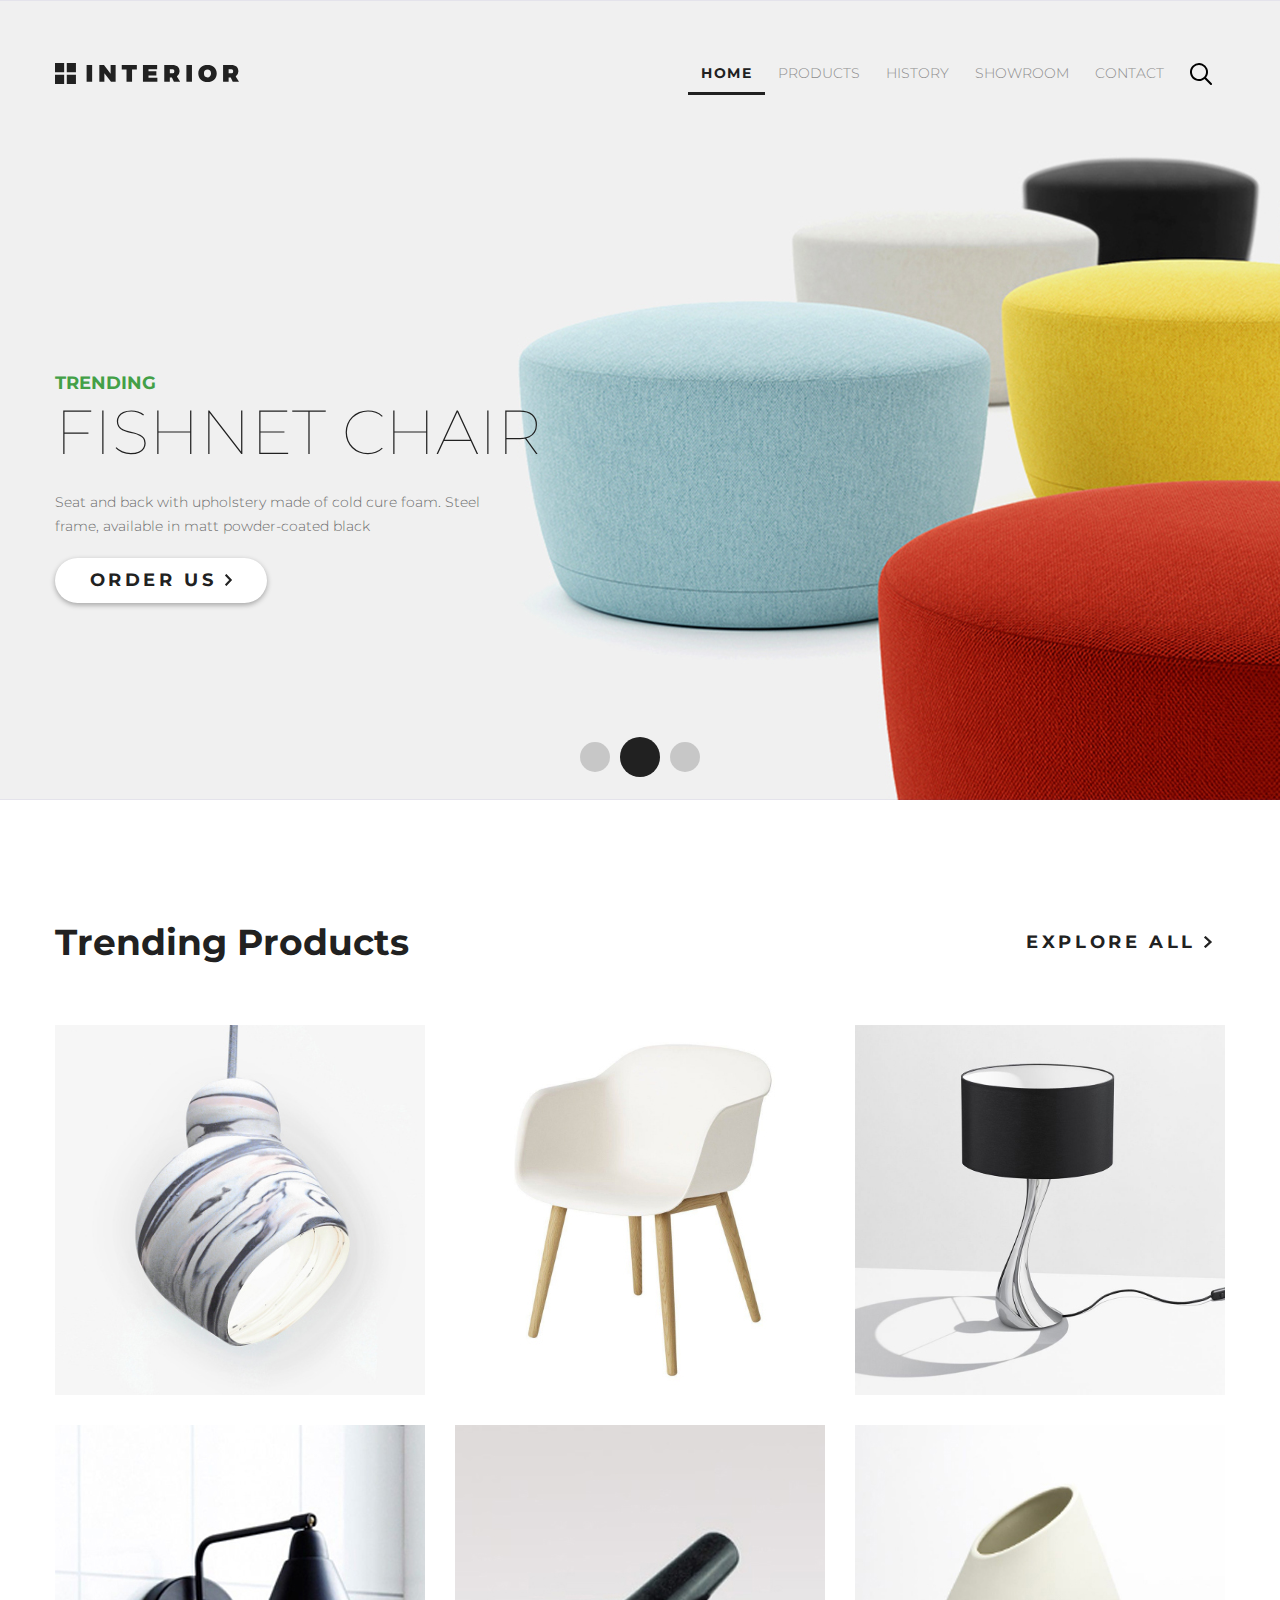
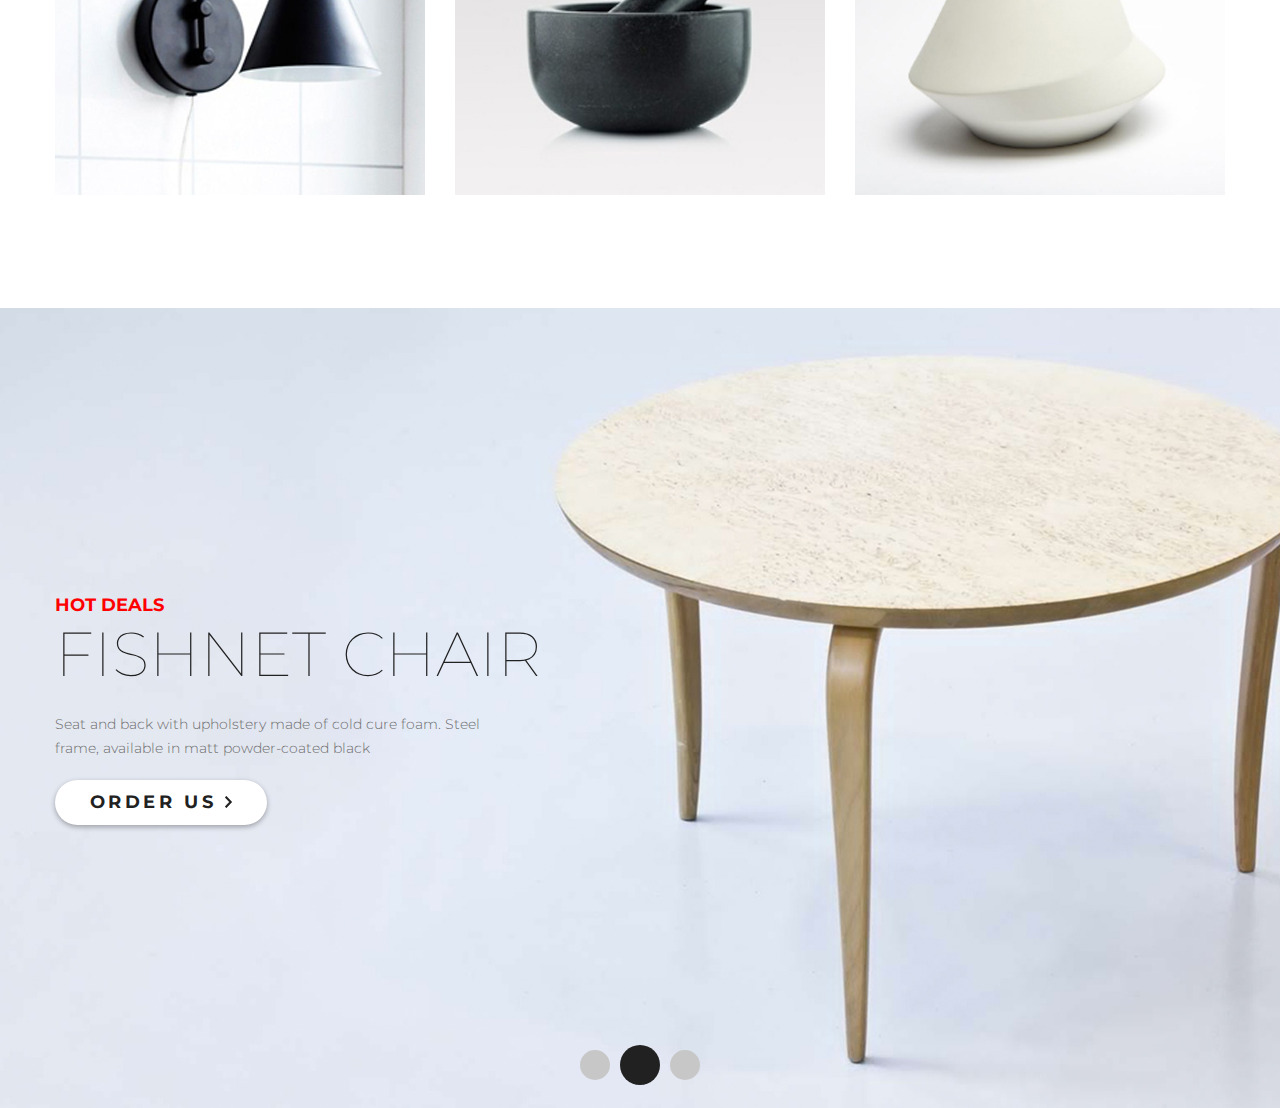
==== index.html @ 15d6ce86 "Добавлена страница 4" ====
<!DOCTYPE html>
<html lang="en">

<head>
    <meta charset="UTF-8">
    <meta http-equiv="X-UA-Compatible" content="IE=edge">
    <meta name="viewport" content="width=device-width, initial-scale=1.0">
    <link href="https://fonts.googleapis.com/css2?family=Montserrat:wght@100;300;400;700&display=swap" rel="stylesheet">
    <link rel="stylesheet" href="style.css">
    <title>Interior</title>
</head>

<body>
    <!-- Стартовая страница -->
    <div class="main">
        <div class="container">
            <div class="header">
                <a href="#">
                    <img src="img/logo.svg" alt="Logo">
                </a>

                <ul class="menu">
                    <li class="menu_list"><a href="" class="menu_link menu_link_active">HOME</a></li>
                    <li class="menu_list"><a href="" class="menu_link">PRODUCTS</a></li>
                    <li class="menu_list"><a href="" class="menu_link">HISTORY</a></li>
                    <li class="menu_list"><a href="" class="menu_link">SHOWROOM</a></li>
                    <li class="menu_list"><a href="" class="menu_link">CONTACT</a></li>

                    <li class="menu_list">
                        <a href="#" class="menu_link"><img src="img/search.svg" alt="Search">
                        </a>
                    </li>
                </ul>
            </div>

            <div class="main_content">
                <p class="main_trending">TRENDING</p>
                <h2 class="main_h2">Fishnet Chair</h2>
                <p class="main_text">Seat and back with upholstery made of cold cure foam. Steel frame, available in
                    matt powder-coated black
                </p>
                <a href="#" class="main_button">Order Us <img src="img/arrow.svg" alt=""></a>
            </div>

            <div class="main_pagination">
                <a href="" class="main_circle"></a><a href="" class="main_circle main_circle_active"></a><a href=""
                    class="main_circle"></a>
            </div>
        </div>
    </div>

    <!-- Страница Trending products -->
    <div class="page4">
        <div class="container">
            <div class="page4_title">
                <h1 class="title_h1">Trending Products</h1>
                <a href="#" class="explore_button">Explore all <img src="img/arrow.svg" alt=""></a>
            </div>

            <div class="page4_content">
                <img src="img/product1.jpg" alt="Product 1" class="page4_product">
                <img src="img/product2.jpg" alt="Product 2" class="page4_product">
                <img src="img/product3.jpg" alt="Product 3" class="page4_product">
                <img src="img/product4.jpg" alt="Product 4" class="page4_product">
                <img src="img/product5.jpg" alt="Product 5" class="page4_product">
                <img src="img/product6.jpg" alt="Product 6" class="page4_product">
            </div>
        </div>
    </div>

    <!-- Страница Hot deals -->
    <div class="page5">
        <div class="container">

            <div class="page5_content">
                <p class="main_trending hot_deals">hot deals</p>
                <h2 class="main_h2">Fishnet Chair</h2>
                <p class="main_text">Seat and back with upholstery made of cold cure foam. Steel frame, available in
                    matt powder-coated black
                </p>
                <a href="" class="main_button">Order Us <img src="img/arrow.svg" alt=""></a>
            </div>

            <div class="main_pagination">
                <a href="" class="main_circle"></a><a href="" class="main_circle main_circle_active"></a><a href=""
                    class="main_circle"></a>
            </div>
        </div>
    </div>

</body>

</html>
---- style.css ----
* {
    margin: 0;
    padding: 0;
}

body {
    font-family: "Montserrat";
}

.container {
    width: 1170px;
    margin: 0 auto;
}

.main {
    height: 800px;
    background: url(img/slider-img.jpg) no-repeat center center;
    position: relative;
}

.header {
    display: flex;
    justify-content: space-between;
    padding-top: 63px;
}

.menu {
    display: flex;
    justify-content: space-between;
}

.menu_list {
    list-style-type: none;
}

.menu_link {
    font-size: 14px;
    color: #8c8c8c;
    font-weight: 300;
    text-transform: uppercase;
    text-decoration: none;
    padding: 10px 13px;
}

.menu_link:hover {
    color: #212121;
}

.menu_link_active {
    color: #212121;
    font-weight: 700;
    letter-spacing: 1.4px;
    border-bottom: 3px solid #212121;
}

.main_content {
    margin-top: 283px;
}

.main_trending {
    font-size: 18px;
    color: #43a047;
    font-weight: 700;
    text-transform: uppercase;
}

.main_h2 {
    font-size: 62px;
    color: #212121;
    font-weight: 100;
    text-transform: uppercase;
}

.main_text {
    width: 458px;
    font-size: 14px;
    color: rgb(108, 108, 108);
    font-weight: 300;
    margin-top: 20px;
    margin-bottom: 20px;
    line-height: 24px;
}

.main_button, .explore_button {
    font-size: 18px;
    color: #212121;
    font-weight: 700;
    text-transform: uppercase;
    width: 212px;
    height: 45px;
    line-height: 45px;
    text-align: center;
    display: inline-block;
    text-decoration: none;
    letter-spacing: 3.6px;
}

.main_button {
    background-color: rgb(255, 255, 255);
    box-shadow: 0px 2px 4.85px 0.15px rgba(33, 33, 33, 0.35);
    border-radius: 23px;
}

.main_pagination {
    position: absolute;
    width: 1170px;
    bottom: 19px;
    text-align: center;
}

.main_circle {
    width: 30px;
    height: 30px;
    display: inline-block;
    background-color: #c7c7c7;
    border-radius: 50%;
    margin: 5px;
}

.main_circle_active {
    width: 40px;
    height: 40px;
    background-color: #212121;
    margin-bottom: 0;
}

.main_circle:hover {
    background-color: #212121;
}

/* Стили страницы 4 (Trending products) */
.page4 {
    height: 1108px;
}

.page4_title {
    padding-top: 120px;
    padding-bottom: 60px;
    display: flex;
    justify-content: space-between;
}

.title_h1 {
    font-size: 36px;
    color: #212121;
    font-weight: bold;
}

.page4_content {
    display: flex;
    justify-content: space-between;
    flex-wrap: wrap;
}

.page4_product {
    margin-bottom: 30px;
}

/* Стили страницы 5 (Hot deals) */
.page5 {
    height: 800px;
    background: url(img/slider.jpg) no-repeat center center;
    position: relative;
}

.hot_deals {
    color: red;
}

.page5_content {
    padding-top: 286px;
}
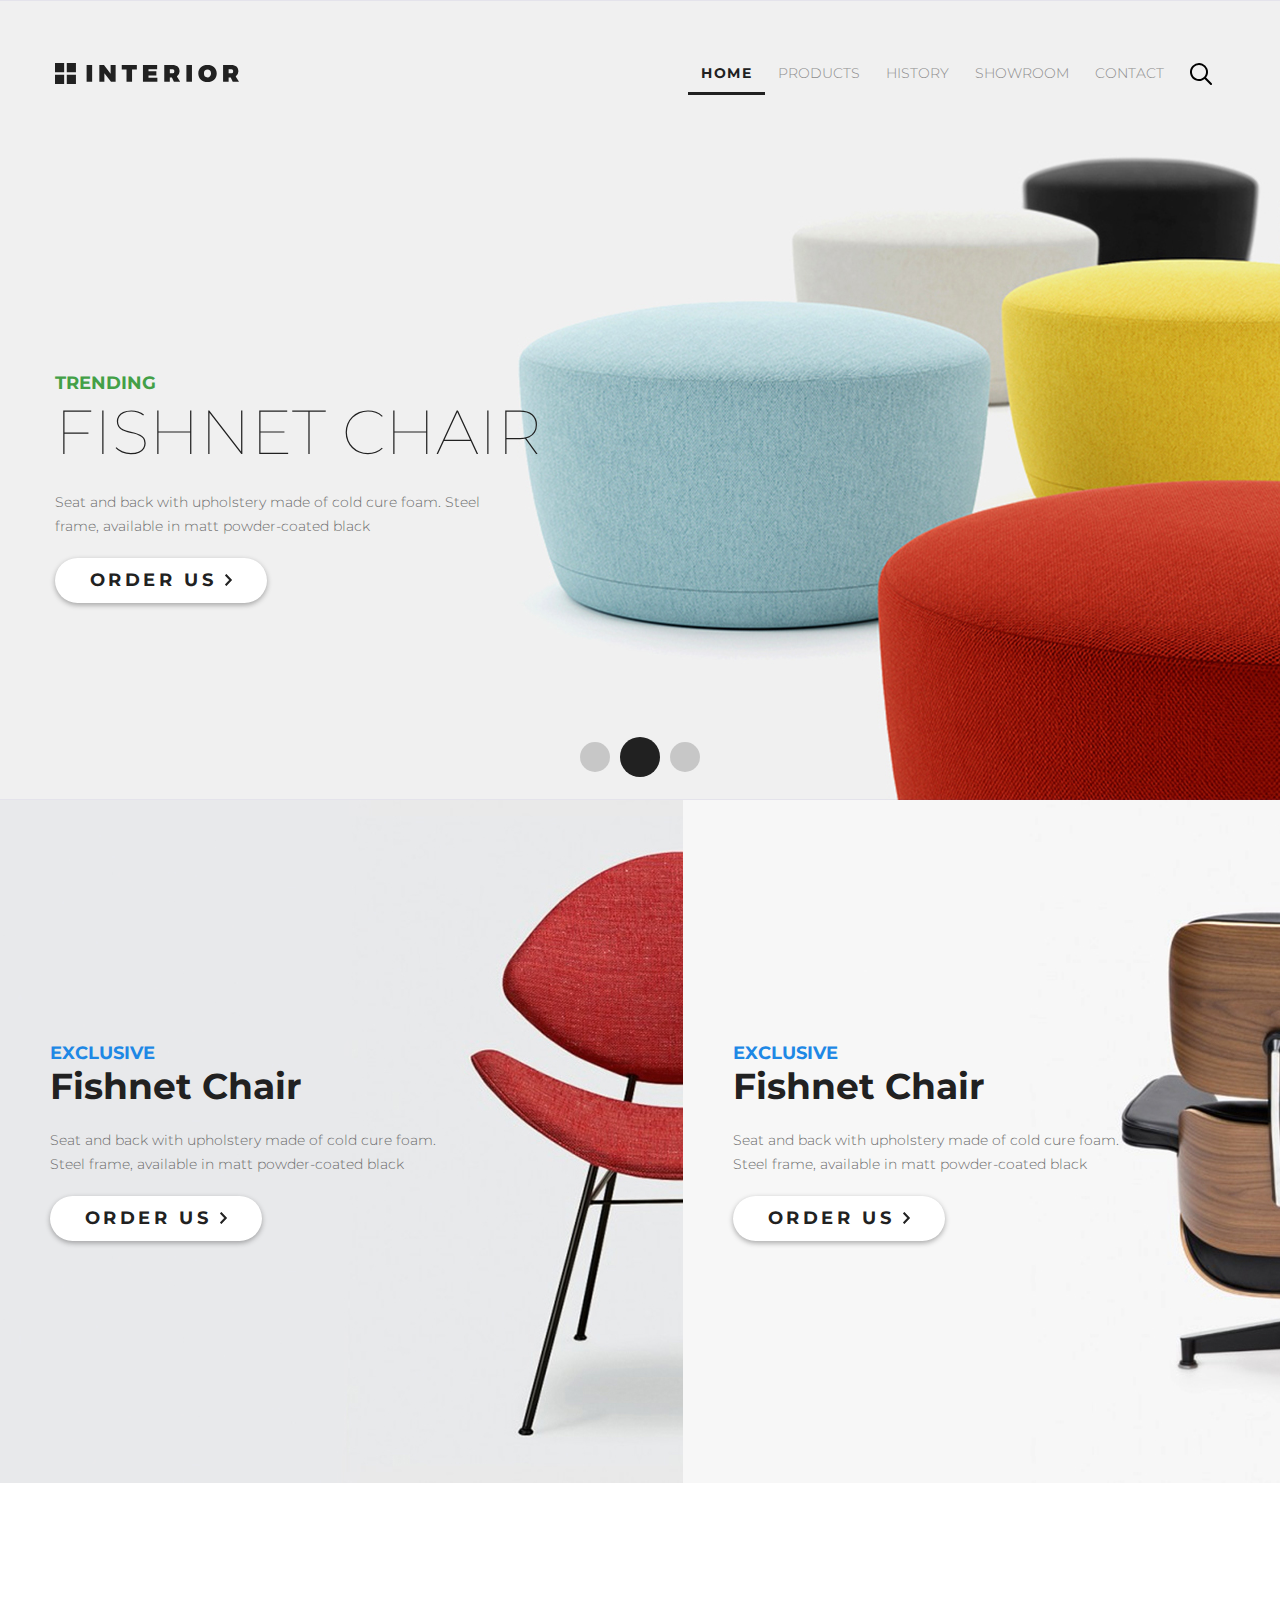
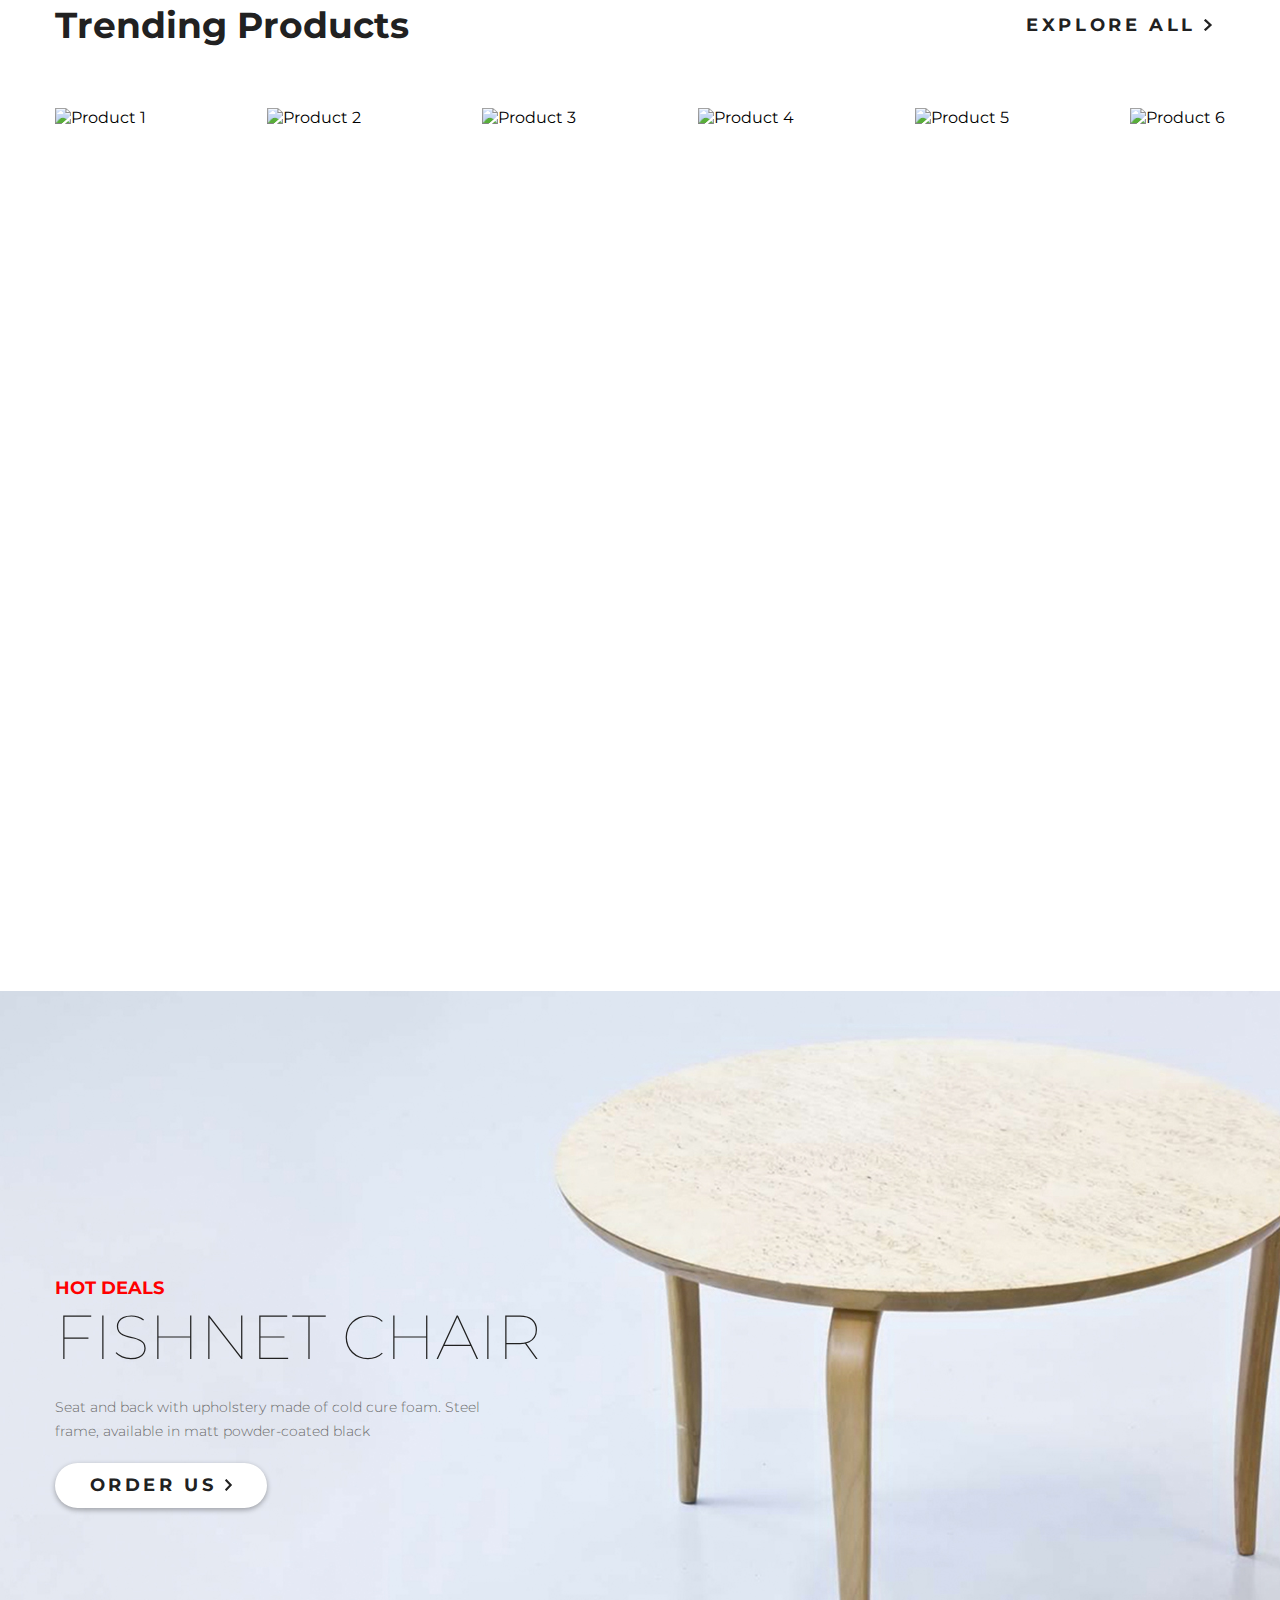
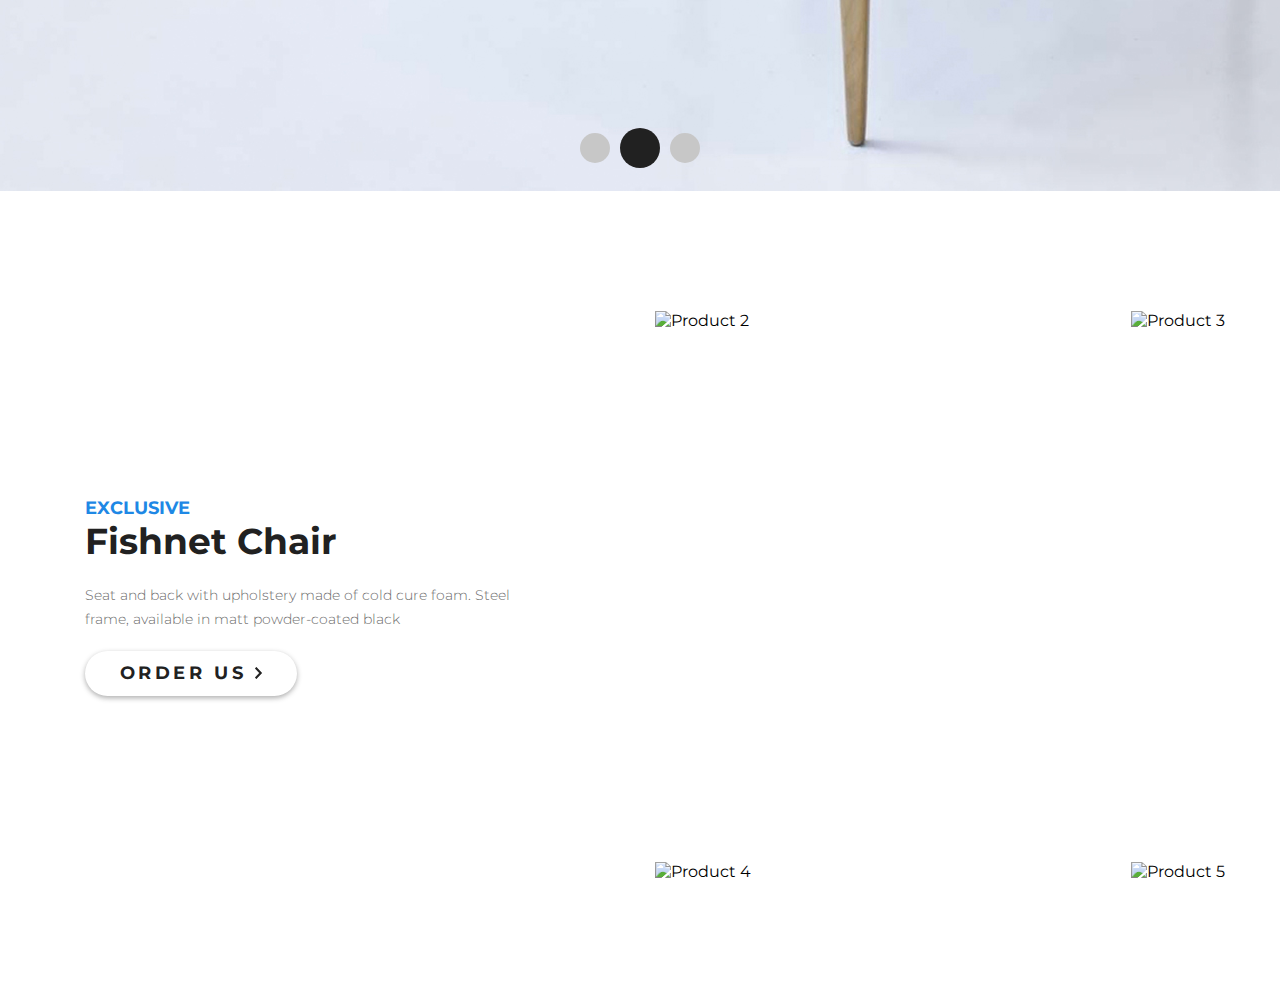
==== commit c47b7a91: "Добавлена страница 3" ====
--- a/index.html
+++ b/index.html
@@ -39,7 +39,7 @@
                 <p class="main_text">Seat and back with upholstery made of cold cure foam. Steel frame, available in
                     matt powder-coated black
                 </p>
-                <a href="#" class="main_button">Order Us <img src="img/arrow.svg" alt=""></a>
+                <a href="#" class="main_button">Order Us <img src="img/arrow.svg" alt="Arrow"></a>
             </div>
 
             <div class="main_pagination">
@@ -49,38 +49,68 @@
         </div>
     </div>
 
+    <!-- Страница 3 -->
+    <div class="page3">
+        <div class="container">
+            <div class="page3_left">
+                <div class="page3_left_content">
+                    <p class="main_trending">exclusive</p>
+                    <h2 class="main_h2">Fishnet Chair</h2>
+                    <p class="main_text">Seat and back with upholstery made of cold cure foam. <br> Steel frame,
+                        available
+                        in matt powder-coated black</p>
+                    <a href="#" class="main_button">Order Us <img src="img/arrow.svg" alt="Arrow"></a>
+                </div>
+
+            </div>
+
+            <div class="page3_right">
+                <div class="page3_right_content">
+                    <p class="main_trending">exclusive</p>
+                    <h2 class="main_h2">Fishnet Chair</h2>
+                    <p class="main_text">Seat and back with upholstery made of cold cure foam. <br> Steel frame,
+                        available
+                        in matt powder-coated black</p>
+                    <a href="#" class="main_button">Order Us <img src="img/arrow.svg" alt="Arrow"></a>
+                </div>
+            </div>
+        </div>
+    </div>
+
     <!-- Страница Trending products -->
     <div class="page4">
         <div class="container">
             <div class="page4_title">
                 <h1 class="title_h1">Trending Products</h1>
-                <a href="#" class="explore_button">Explore all <img src="img/arrow.svg" alt=""></a>
+                <a href="#" class="explore_button">Explore all <img src="img/arrow.svg" alt="Arrow"></a>
             </div>
 
             <div class="page4_content">
-                <img src="img/product1.jpg" alt="Product 1" class="page4_product">
-                <img src="img/product2.jpg" alt="Product 2" class="page4_product">
-                <img src="img/product3.jpg" alt="Product 3" class="page4_product">
-                <img src="img/product4.jpg" alt="Product 4" class="page4_product">
-                <img src="img/product5.jpg" alt="Product 5" class="page4_product">
-                <img src="img/product6.jpg" alt="Product 6" class="page4_product">
+                <img src="img/product4-1.jpg" alt="Product 1" class="page4_product">
+                <img src="img/product4-2.jpg" alt="Product 2" class="page4_product">
+                <img src="img/product4-3.jpg" alt="Product 3" class="page4_product">
+                <img src="img/product4-4.jpg" alt="Product 4" class="page4_product">
+                <img src="img/product4-5.jpg" alt="Product 5" class="page4_product">
+                <img src="img/product4-6.jpg" alt="Product 6" class="page4_product">
             </div>
         </div>
     </div>
 
-    <!-- Страница Hot deals -->
+    <!-- Страница 5 - Hot deals -->
     <div class="page5">
         <div class="container">
 
+            <!-- Контент -->
             <div class="page5_content">
-                <p class="main_trending hot_deals">hot deals</p>
+                <p class="main_trending">hot deals</p>
                 <h2 class="main_h2">Fishnet Chair</h2>
                 <p class="main_text">Seat and back with upholstery made of cold cure foam. Steel frame, available in
                     matt powder-coated black
                 </p>
-                <a href="" class="main_button">Order Us <img src="img/arrow.svg" alt=""></a>
+                <a href="#" class="main_button">Order Us <img src="img/arrow.svg" alt="Arrow"></a>
             </div>
 
+            <!-- Пагинация -->
             <div class="main_pagination">
                 <a href="" class="main_circle"></a><a href="" class="main_circle main_circle_active"></a><a href=""
                     class="main_circle"></a>
@@ -88,6 +118,43 @@
         </div>
     </div>
 
+    <!-- Страница 6 -->
+    <div class="page6">
+        <div class="container">
+            <!-- Контент -->
+            <div class="page6_content">
+
+                <!-- Картинка слева -->
+                <div class="img_left">
+                    <!-- Текст с кнопкой -->
+                    <div class="img_left_content">
+                        <p class="main_trending">exclusive</p>
+                        <h2 class="main_h2">Fishnet Chair</h2>
+                        <p class="main_text">Seat and back with upholstery made of cold cure foam. Steel frame,
+                            available in
+                            matt powder-coated black
+                        </p>
+                        <a href="#" class="main_button">Order Us <img src="img/arrow.svg" alt="Arrow"></a>
+                    </div>
+                </div>
+
+                <!-- Картинки справа -->
+                <div class="imgs_right">
+                    <div class="imgs_right_line1">
+                        <img src="img/product-2-sm.jpg" alt="Product 2">
+                        <img src="img/product-3-sm.jpg" alt="Product 3">
+                    </div>
+
+                    <div class="imgs_right_line2">
+                        <img src="img/product-4-sm.jpg" alt="Product 4">
+                        <img src="img/product-5-sm.jpg" alt="Product 5">
+                    </div>
+                </div>
+
+            </div>
+        </div>
+    </div>
+
 </body>
 
 </html>--- a/style.css
+++ b/style.css
@@ -128,6 +128,32 @@
     background-color: #212121;
 }
 
+/* Стили страницы 3 */
+.page3 {
+    height: 683px;
+}
+
+.page3_left, .page3_right {
+    width: 683px;
+    height: 683px;
+    padding-left: 50px;
+    display: flex;
+    align-items: center;
+}
+
+.page3_left {
+    background: url(img/promo-img1.jpg) no-repeat;
+}
+
+.page3_right {
+    background: url(img/promo-img.jpg) no-repeat;
+}
+
+.page3 .container {
+    width: 1366px;
+    display: flex;
+}
+
 /* Стили страницы 4 (Trending products) */
 .page4 {
     height: 1108px;
@@ -163,10 +189,60 @@
     position: relative;
 }
 
-.hot_deals {
+.page5_content .main_trending {
     color: red;
 }
 
 .page5_content {
     padding-top: 286px;
 }
+
+/* Стили страницы 6 */
+.page6 {
+    height: 810px;
+}
+
+.page6_content {
+    width: 1170px;
+    display: flex;
+    justify-content: space-between;
+    padding-top: 120px;
+}
+
+.imgs_right {
+    height: 570px;
+    display: flex;
+    flex-direction: column;
+    justify-content: space-between;
+}
+
+.imgs_right_line1, .imgs_right_line2 {
+    width: 570px;
+    display: flex;
+    justify-content: space-between;
+}
+
+.img_left {
+    background: url(img/product-1-lg.jpg) no-repeat;
+    width: 570px;
+    height: 570px;
+    padding-left: 30px;
+    display: flex;
+    align-items: center;
+}
+
+.img_left_content .main_trending,
+.page3_left .main_trending,
+.page3_right .main_trending
+{
+    color: #1e88e5;
+}
+
+.img_left_content .main_h2,
+.page3_left .main_h2,
+.page3_right .main_h2
+{
+    font-weight: bold;
+    font-size: 36px;
+    text-transform: capitalize;
+}
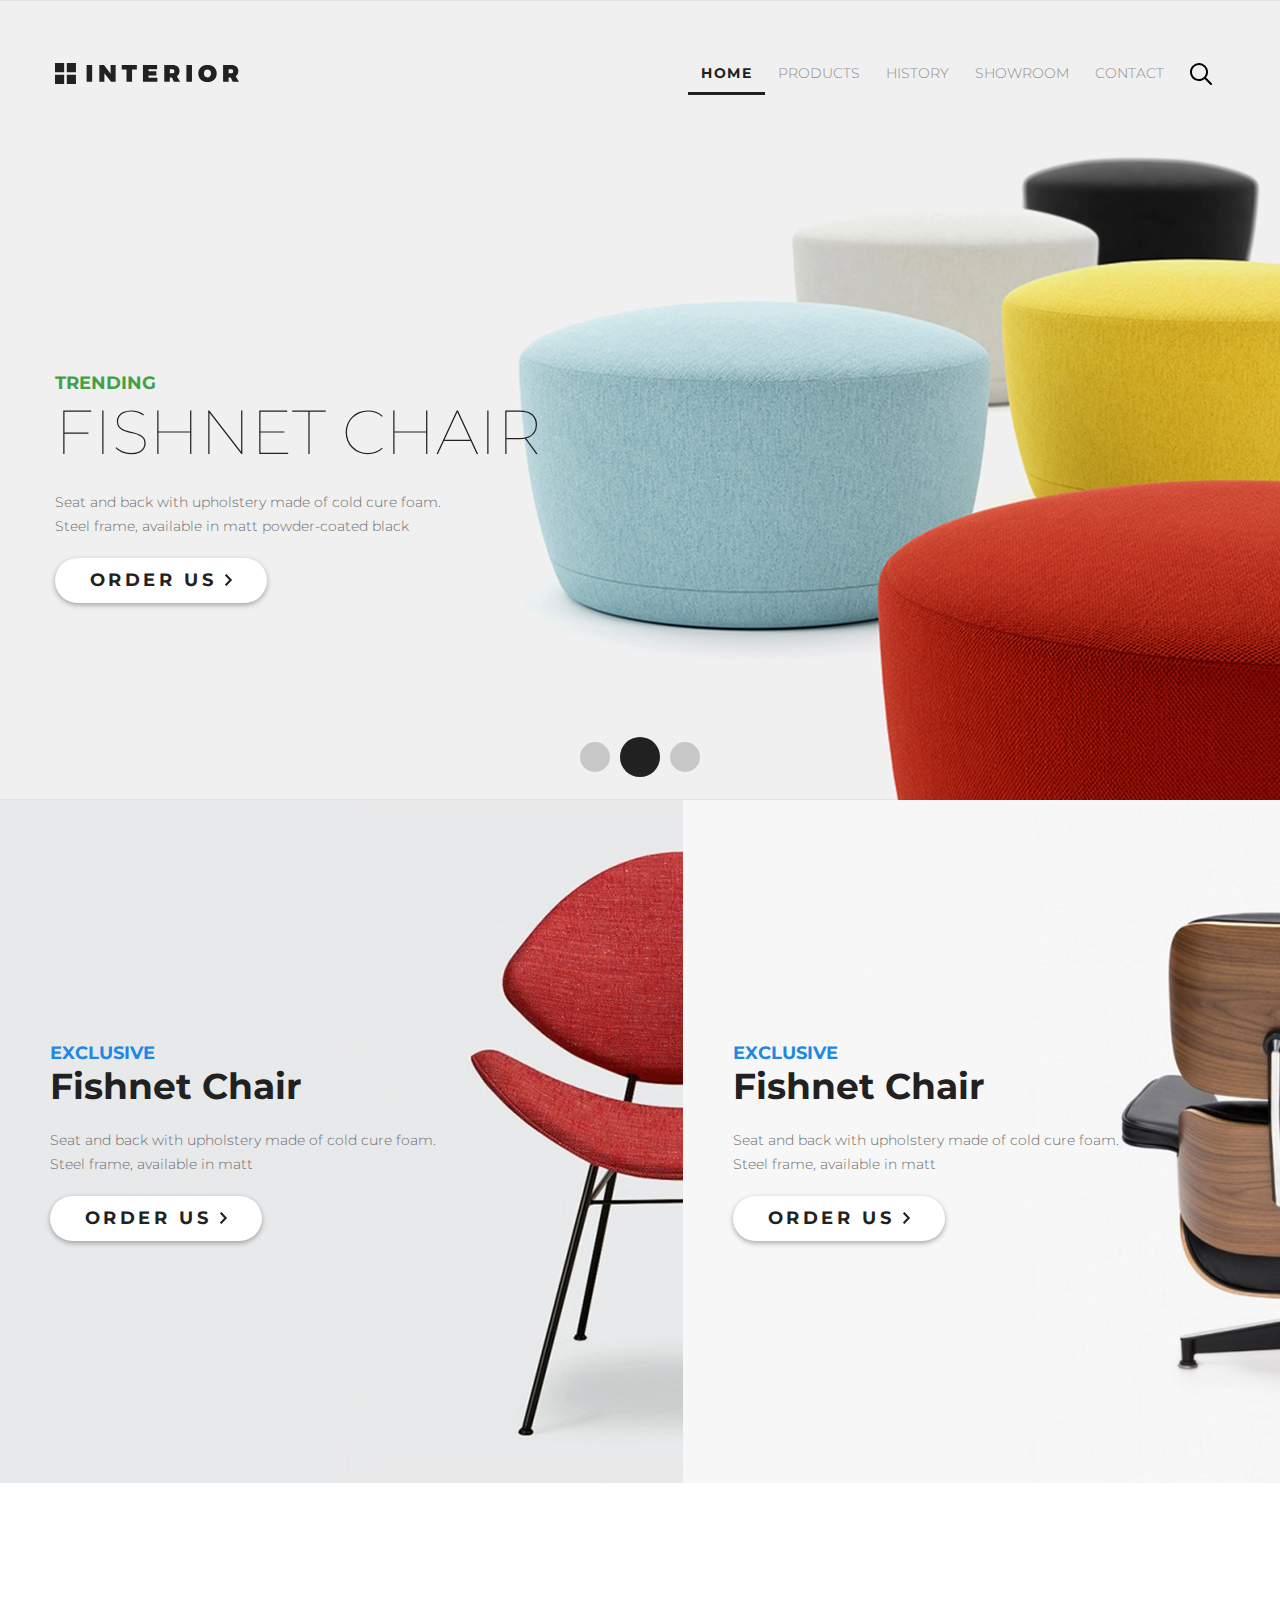
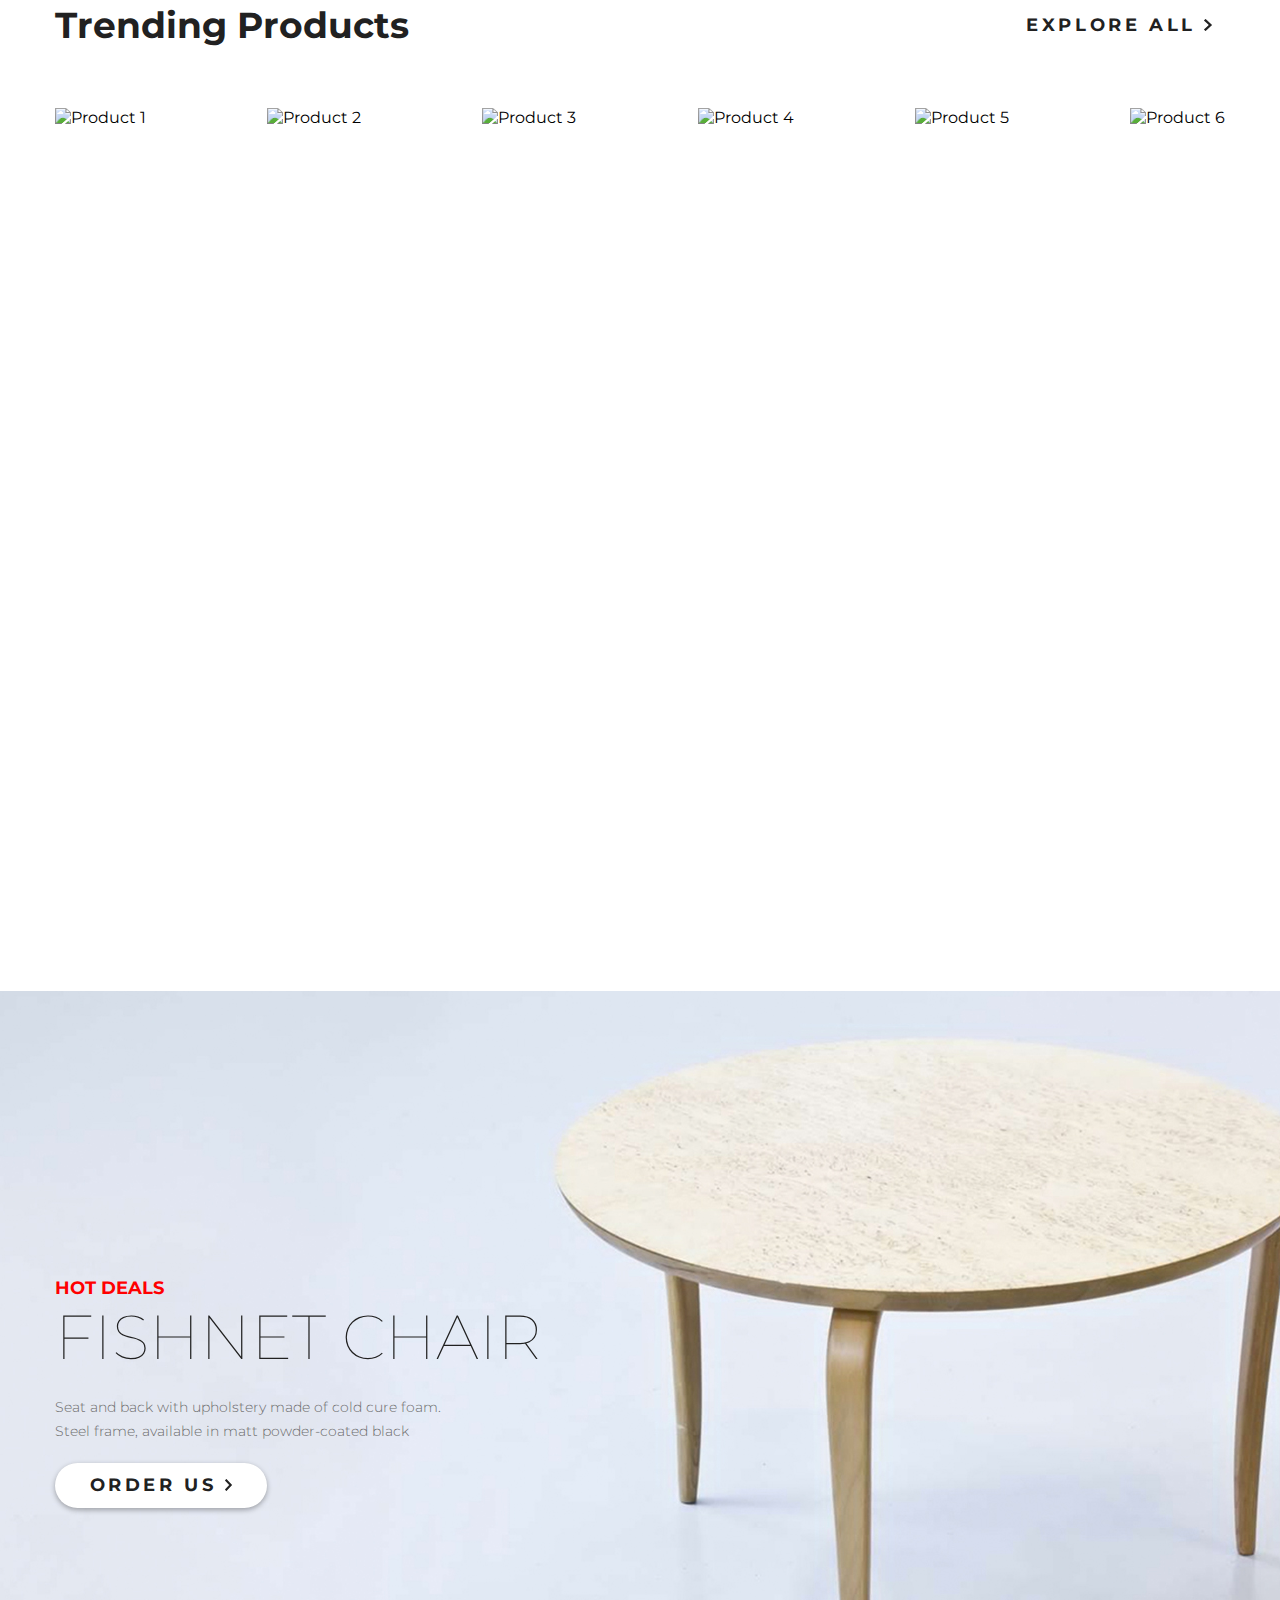
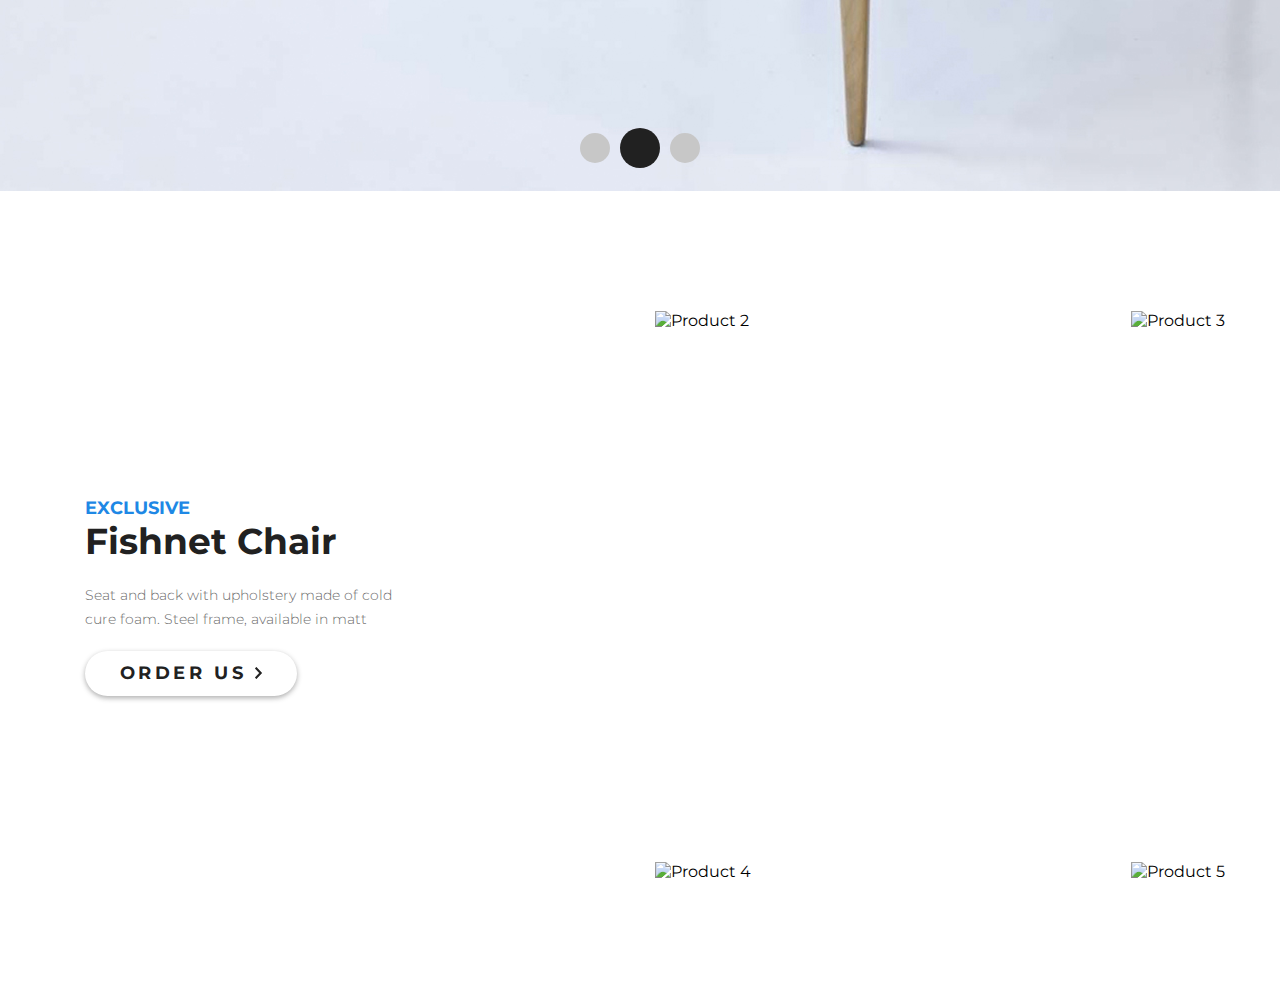
==== commit b67024a5: "Исправлены тексты" ====
--- a/index.html
+++ b/index.html
@@ -56,9 +56,8 @@
                 <div class="page3_left_content">
                     <p class="main_trending">exclusive</p>
                     <h2 class="main_h2">Fishnet Chair</h2>
-                    <p class="main_text">Seat and back with upholstery made of cold cure foam. <br> Steel frame,
-                        available
-                        in matt powder-coated black</p>
+                    <p class="main_text">Seat and back with upholstery made of cold cure foam. Steel frame,
+                        available in matt</p>
                     <a href="#" class="main_button">Order Us <img src="img/arrow.svg" alt="Arrow"></a>
                 </div>
 
@@ -68,9 +67,8 @@
                 <div class="page3_right_content">
                     <p class="main_trending">exclusive</p>
                     <h2 class="main_h2">Fishnet Chair</h2>
-                    <p class="main_text">Seat and back with upholstery made of cold cure foam. <br> Steel frame,
-                        available
-                        in matt powder-coated black</p>
+                    <p class="main_text">Seat and back with upholstery made of cold cure foam. Steel frame,
+                        available in matt</p>
                     <a href="#" class="main_button">Order Us <img src="img/arrow.svg" alt="Arrow"></a>
                 </div>
             </div>
@@ -131,8 +129,7 @@
                         <p class="main_trending">exclusive</p>
                         <h2 class="main_h2">Fishnet Chair</h2>
                         <p class="main_text">Seat and back with upholstery made of cold cure foam. Steel frame,
-                            available in
-                            matt powder-coated black
+                            available in matt
                         </p>
                         <a href="#" class="main_button">Order Us <img src="img/arrow.svg" alt="Arrow"></a>
                     </div>
--- a/style.css
+++ b/style.css
@@ -141,6 +141,11 @@
     align-items: center;
 }
 
+.page3_left_content .main_text,
+.page3_right_content, .main_text {
+    width: 400px;
+}
+
 .page3_left {
     background: url(img/promo-img1.jpg) no-repeat;
 }
@@ -229,6 +234,10 @@
     padding-left: 30px;
     display: flex;
     align-items: center;
+}
+
+.img_left .main_text {
+    width: 340px;
 }
 
 .img_left_content .main_trending,
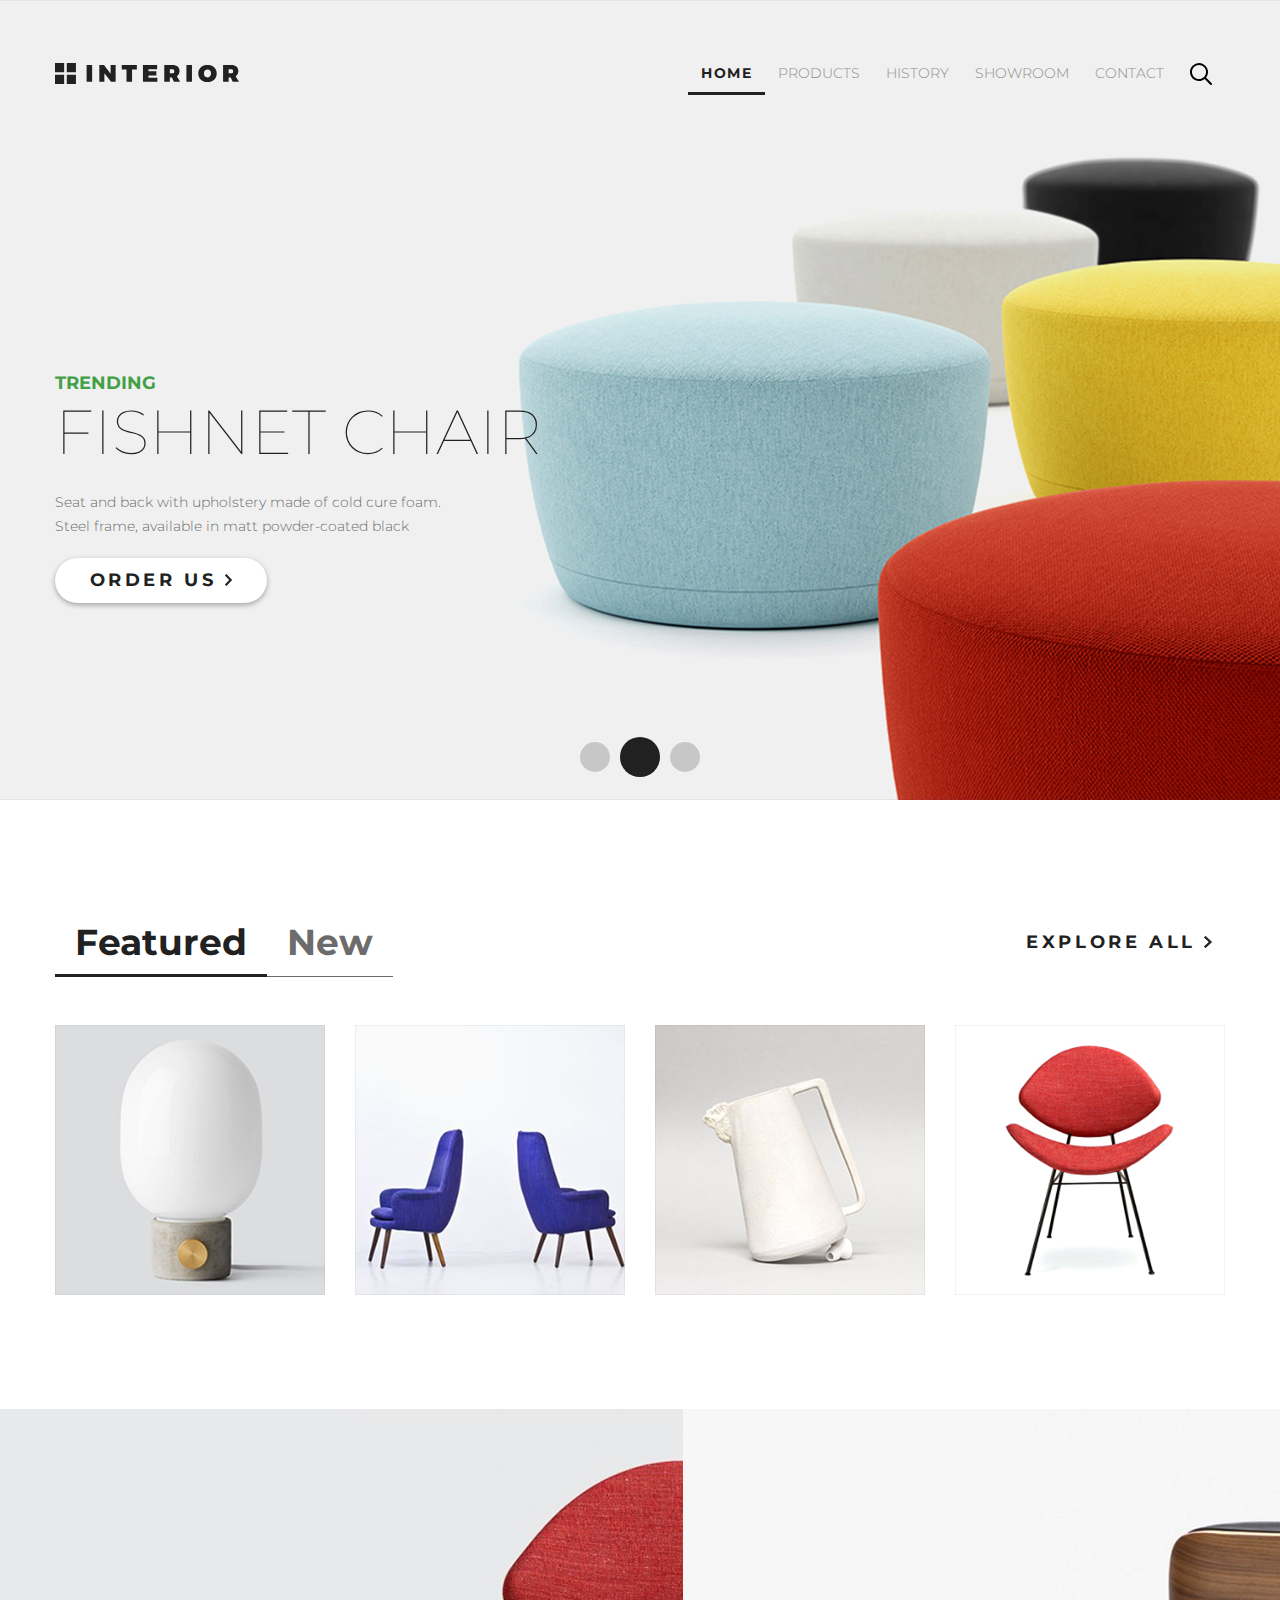
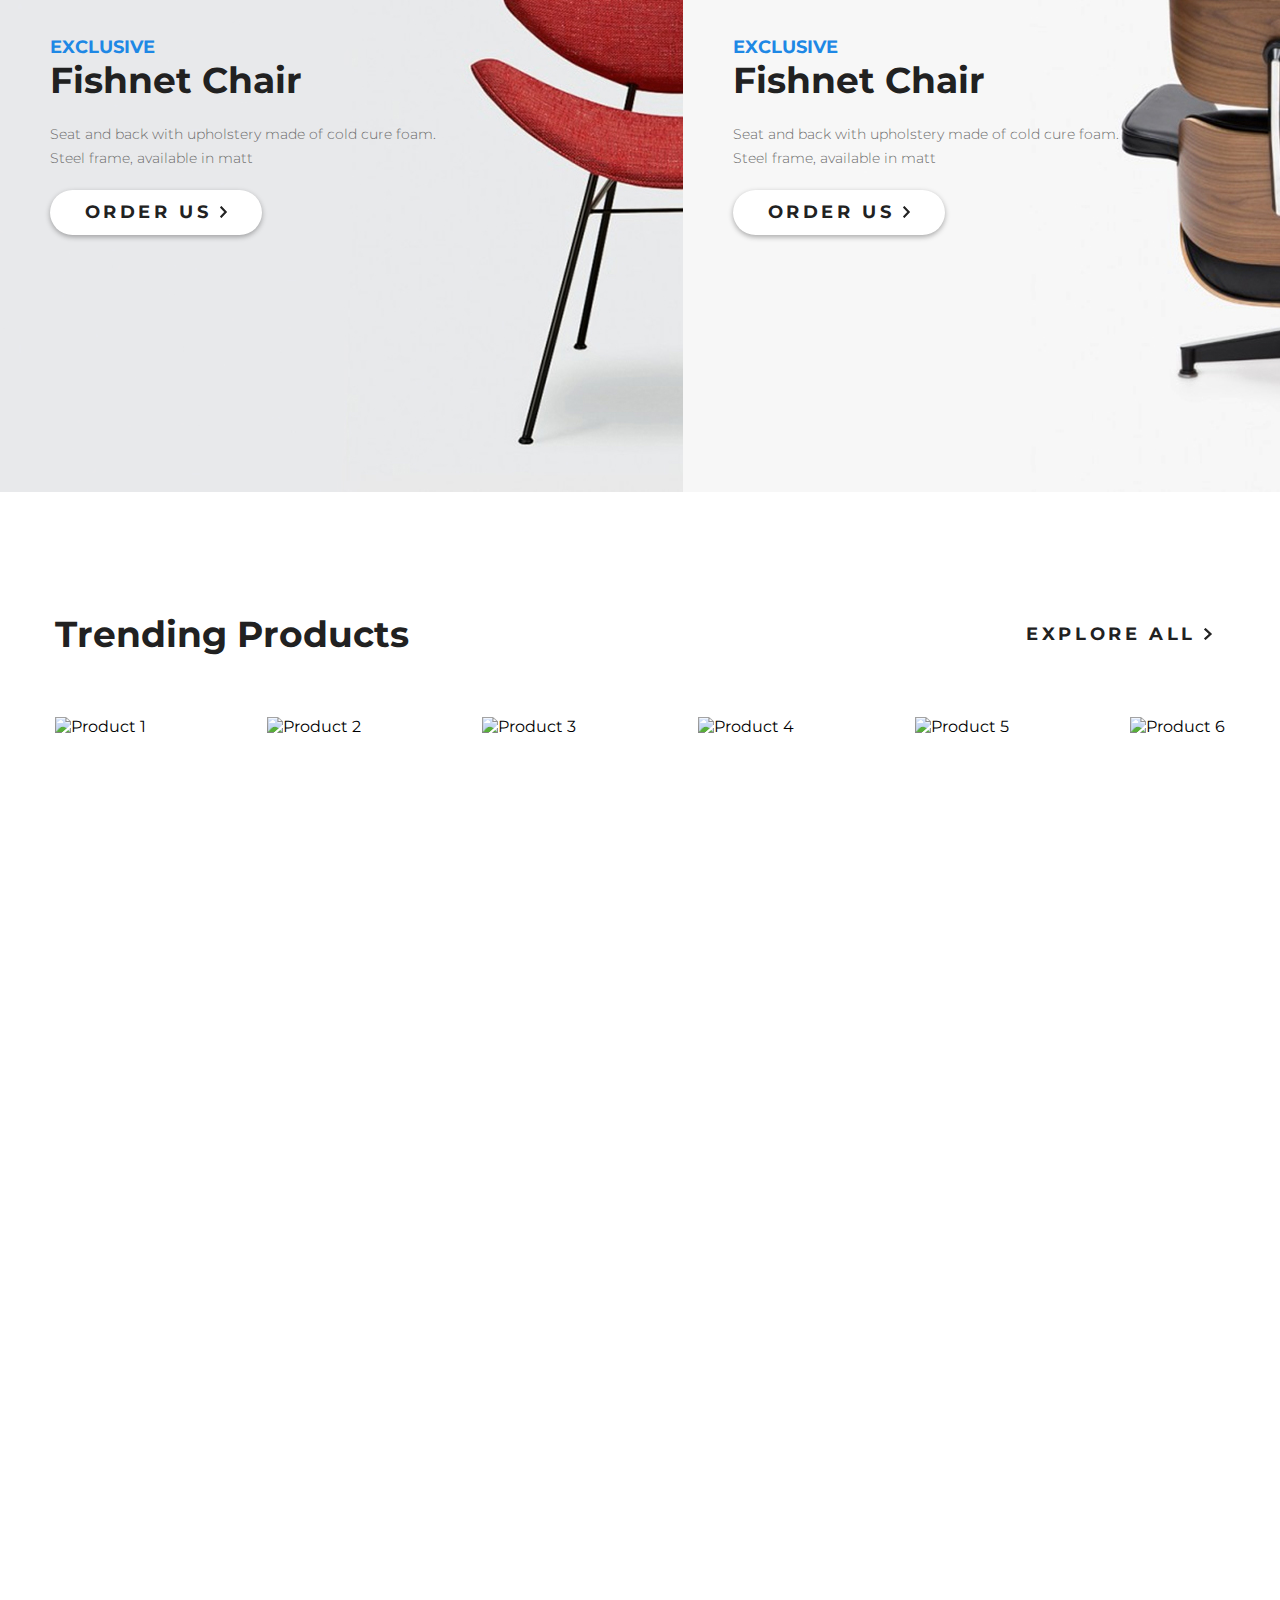
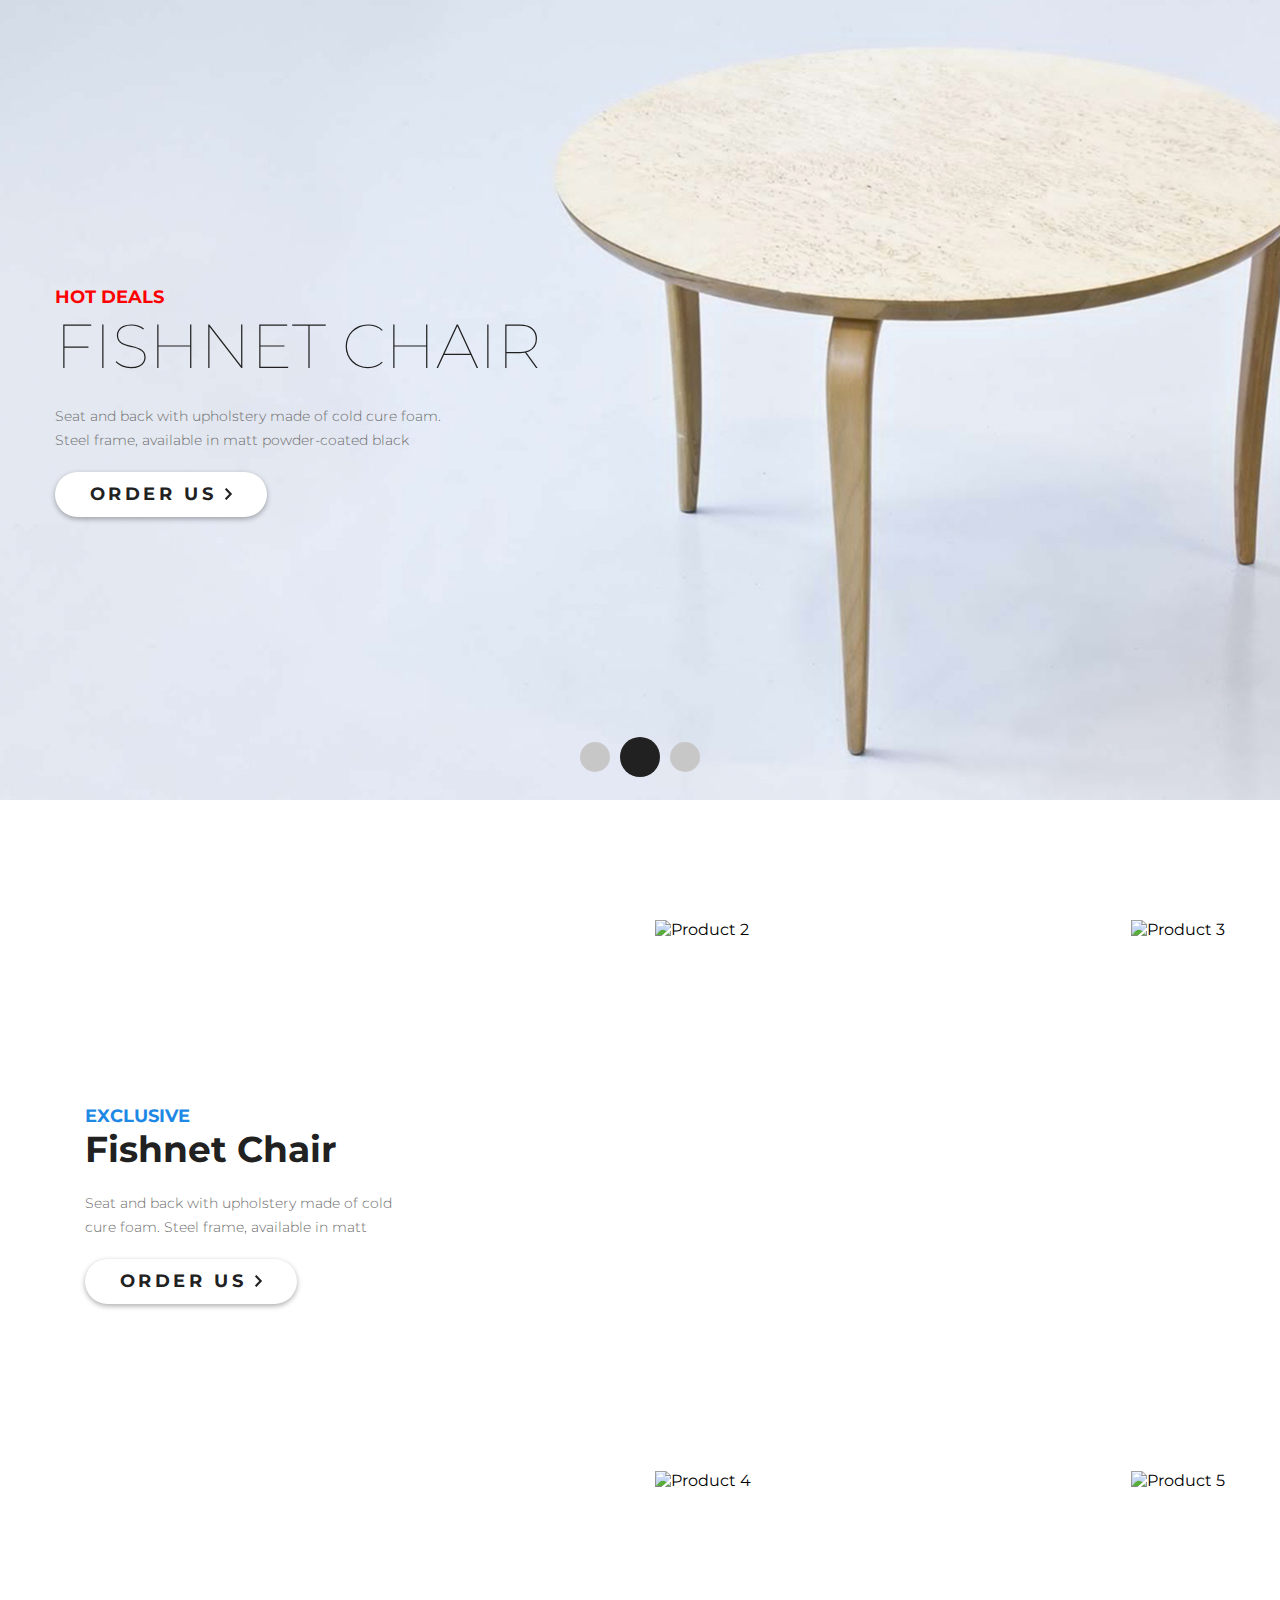
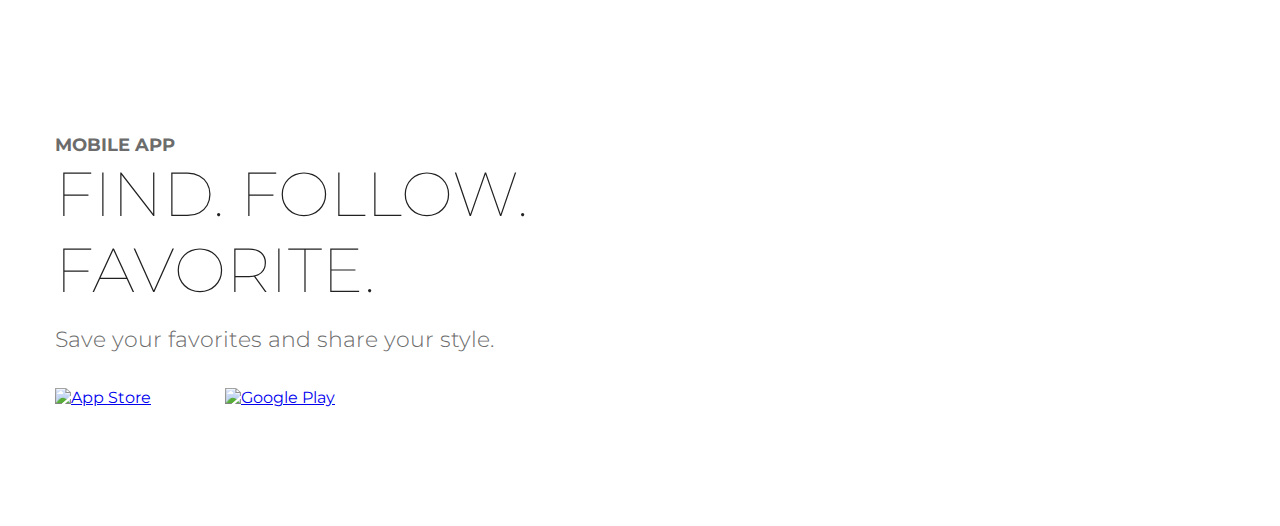
==== commit 8041b6fe: "Добавлена страница 2" ====
--- a/index.html
+++ b/index.html
@@ -43,8 +43,63 @@
             </div>
 
             <div class="main_pagination">
-                <a href="" class="main_circle"></a><a href="" class="main_circle main_circle_active"></a><a href=""
+                <a href="#" class="main_circle"></a><a href="" class="main_circle main_circle_active"></a><a href=""
                     class="main_circle"></a>
+            </div>
+        </div>
+    </div>
+
+    <!-- Страница 2 Featured -->
+    <div class="page2">
+        <div class="container">
+            <div class="page2_title">
+                <div class="page2_menu">
+                    <a href="#" class="page2_link page2_link_active">Featured</a><a href="#" class="page2_link">New</a>
+                </div>
+
+                <a href="#" class="explore_button">Explore all <img src="img/arrow.svg" alt="Arrow"></a>
+            </div>
+
+            <div class="page2_content">
+                <div class="page2_product">
+                    <img class="page2_product_img" src="img/product2-1.jpg" alt="Product 1">
+
+                    <div class="page2_product_overlay">
+                        <a href="#" class="overlay_button"><img src="img/arrow_bold.svg" alt="Arrow"></a>
+                        <p class="overlay_title">Fishnet Chair</p>
+                        <p class="overlay_text">Seat and back with upholstery made of cold cure foam</p>
+                    </div>
+                </div>
+
+                <div class="page2_product">
+                    <img class="page2_product_img" src="img/product2-2.jpg" alt="Product 2">
+
+                    <div class="page2_product_overlay">
+                        <a href="#" class="overlay_button"><img src="img/arrow_bold.svg" alt="Arrow"></a>
+                        <p class="overlay_title">Fishnet Chair</p>
+                        <p class="overlay_text">Seat and back with upholstery made of cold cure foam</p>
+                    </div>
+                </div>
+
+                <div class="page2_product">
+                    <img class="page2_product_img" src="img/product2-3.jpg" alt="Product 3">
+
+                    <div class="page2_product_overlay">
+                        <a href="#" class="overlay_button"><img src="img/arrow_bold.svg" alt="Arrow"></a>
+                        <p class="overlay_title">Fishnet Chair</p>
+                        <p class="overlay_text">Seat and back with upholstery made of cold cure foam</p>
+                    </div>
+                </div>
+
+                <div class="page2_product">
+                    <img class="page2_product_img" src="img/product2-4.jpg" alt="Product 4">
+
+                    <div class="page2_product_overlay">
+                        <a href="#" class="overlay_button"><img src="img/arrow_bold.svg" alt="Arrow"></a>
+                        <p class="overlay_title">Fishnet Chair</p>
+                        <p class="overlay_text">Seat and back with upholstery made of cold cure foam</p>
+                    </div>
+                </div>
             </div>
         </div>
     </div>
@@ -75,7 +130,7 @@
         </div>
     </div>
 
-    <!-- Страница Trending products -->
+    <!-- Страница 4 Trending products -->
     <div class="page4">
         <div class="container">
             <div class="page4_title">
@@ -152,6 +207,22 @@
         </div>
     </div>
 
+    <!-- Страница 7 -->
+    <div class="page7">
+        <div class="container">
+            <div class="page7_content">
+                <p class="main_trending">mobile app</p>
+                <h2 class="main_h2">Find. Follow. Favorite.</h2>
+                <p class="main_text">Save your favorites and share your style.</p>
+            </div>
+
+            <div class="page7_links">
+                <a href="#"><img src="img/app-store.jpg" alt="App Store"></a>
+                <a href="#"><img src="img/google-play.jpg" alt="Google Play"></a>
+            </div>
+        </div>
+    </div>
+
 </body>
 
 </html>--- a/style.css
+++ b/style.css
@@ -5,6 +5,12 @@
 
 body {
     font-family: "Montserrat";
+}
+
+.title_h1, .page2_menu {
+    font-size: 36px;
+    color: #212121;
+    font-weight: bold;
 }
 
 .container {
@@ -128,6 +134,97 @@
     background-color: #212121;
 }
 
+/* Стили страницы 2 (Featured) */
+.page2 {
+    height: 609px;
+}
+
+.page2_title {
+    padding-top: 120px;
+    padding-bottom: 60px;
+    display: flex;
+    justify-content: space-between;
+}
+
+.page2_link {
+    color: rgb(108, 108, 108);
+    text-decoration: none;
+    border-bottom: 1px solid rgb(108, 108, 108);
+    padding: 12px 20px
+}
+
+.page2_link:hover {
+    color: #212121;
+}
+
+.page2_link_active {
+    color: #212121;
+    border-bottom: 3px solid #212121;
+    padding: 10px 20px
+}
+
+.page2_content {
+    display: flex;
+    justify-content: space-between;
+    flex-wrap: wrap;
+}
+
+.page2_product {
+    position: relative;
+}
+
+.page2_product_img {
+    display: block;
+    width: 100%;
+}
+
+.page2_product_overlay {
+    position: absolute;
+    top: 0;
+    left: 0;
+    width: 100%;
+    height: 100%;
+    background-color: rgba(255, 255, 255, 0.8);
+    opacity: 0;
+    text-align: center;
+    display: flex;
+    flex-direction: column;
+    align-items: center;
+    justify-content: center;
+}
+
+.page2_product_overlay:hover {
+    opacity: 1;
+}
+
+.overlay_button {
+    width: 48px;
+    height: 48px;
+    display: inline-block;
+    background-color: rgb(255, 255, 255);
+    box-shadow: 0px 2px 4.85px 0.15px rgba(33, 33, 33, 0.35);
+    border-radius: 50%;
+    display: flex;
+    align-items: center;
+    justify-content: center;
+}
+
+.overlay_title {
+    font-size: 22px;
+    color: #212121;
+    font-weight: bold;
+    padding-top: 16px;
+    padding-bottom: 14px;
+}
+
+.overlay_text {
+    font-size: 14px;
+    color: rgb(108, 108, 108);
+    line-height: 21px;
+    width: 215px;
+    display: inline-block;
+}
+
 /* Стили страницы 3 */
 .page3 {
     height: 683px;
@@ -137,8 +234,8 @@
     width: 683px;
     height: 683px;
     padding-left: 50px;
-    display: flex;
-    align-items: center;
+    padding-top: 227px;
+    box-sizing: border-box;
 }
 
 .page3_left_content .main_text,
@@ -169,12 +266,6 @@
     padding-bottom: 60px;
     display: flex;
     justify-content: space-between;
-}
-
-.title_h1 {
-    font-size: 36px;
-    color: #212121;
-    font-weight: bold;
 }
 
 .page4_content {
@@ -232,8 +323,8 @@
     width: 570px;
     height: 570px;
     padding-left: 30px;
-    display: flex;
-    align-items: center;
+    padding-top: 185px;
+    box-sizing: border-box;
 }
 
 .img_left .main_text {
@@ -255,3 +346,34 @@
     font-size: 36px;
     text-transform: capitalize;
 }
+
+/* Стили страницы 7 */
+.page7 {
+    height: 516px;
+    background: url(img/back-img.jpg) no-repeat center center;
+}
+
+.page7_content .main_trending {
+    color:rgb(108, 108, 108);
+}
+
+.page7_content .main_h2 {
+    width: 500px;
+}
+
+.page7_content .main_text {
+    font-size: 22px;
+    width: 800px;
+    margin-top: 20px;
+}
+
+.page7 .container {
+    padding-top: 124px;
+}
+
+.page7_links {
+    margin-top: 36px;
+    width: 280px;
+    display: flex;
+    justify-content: space-between;
+}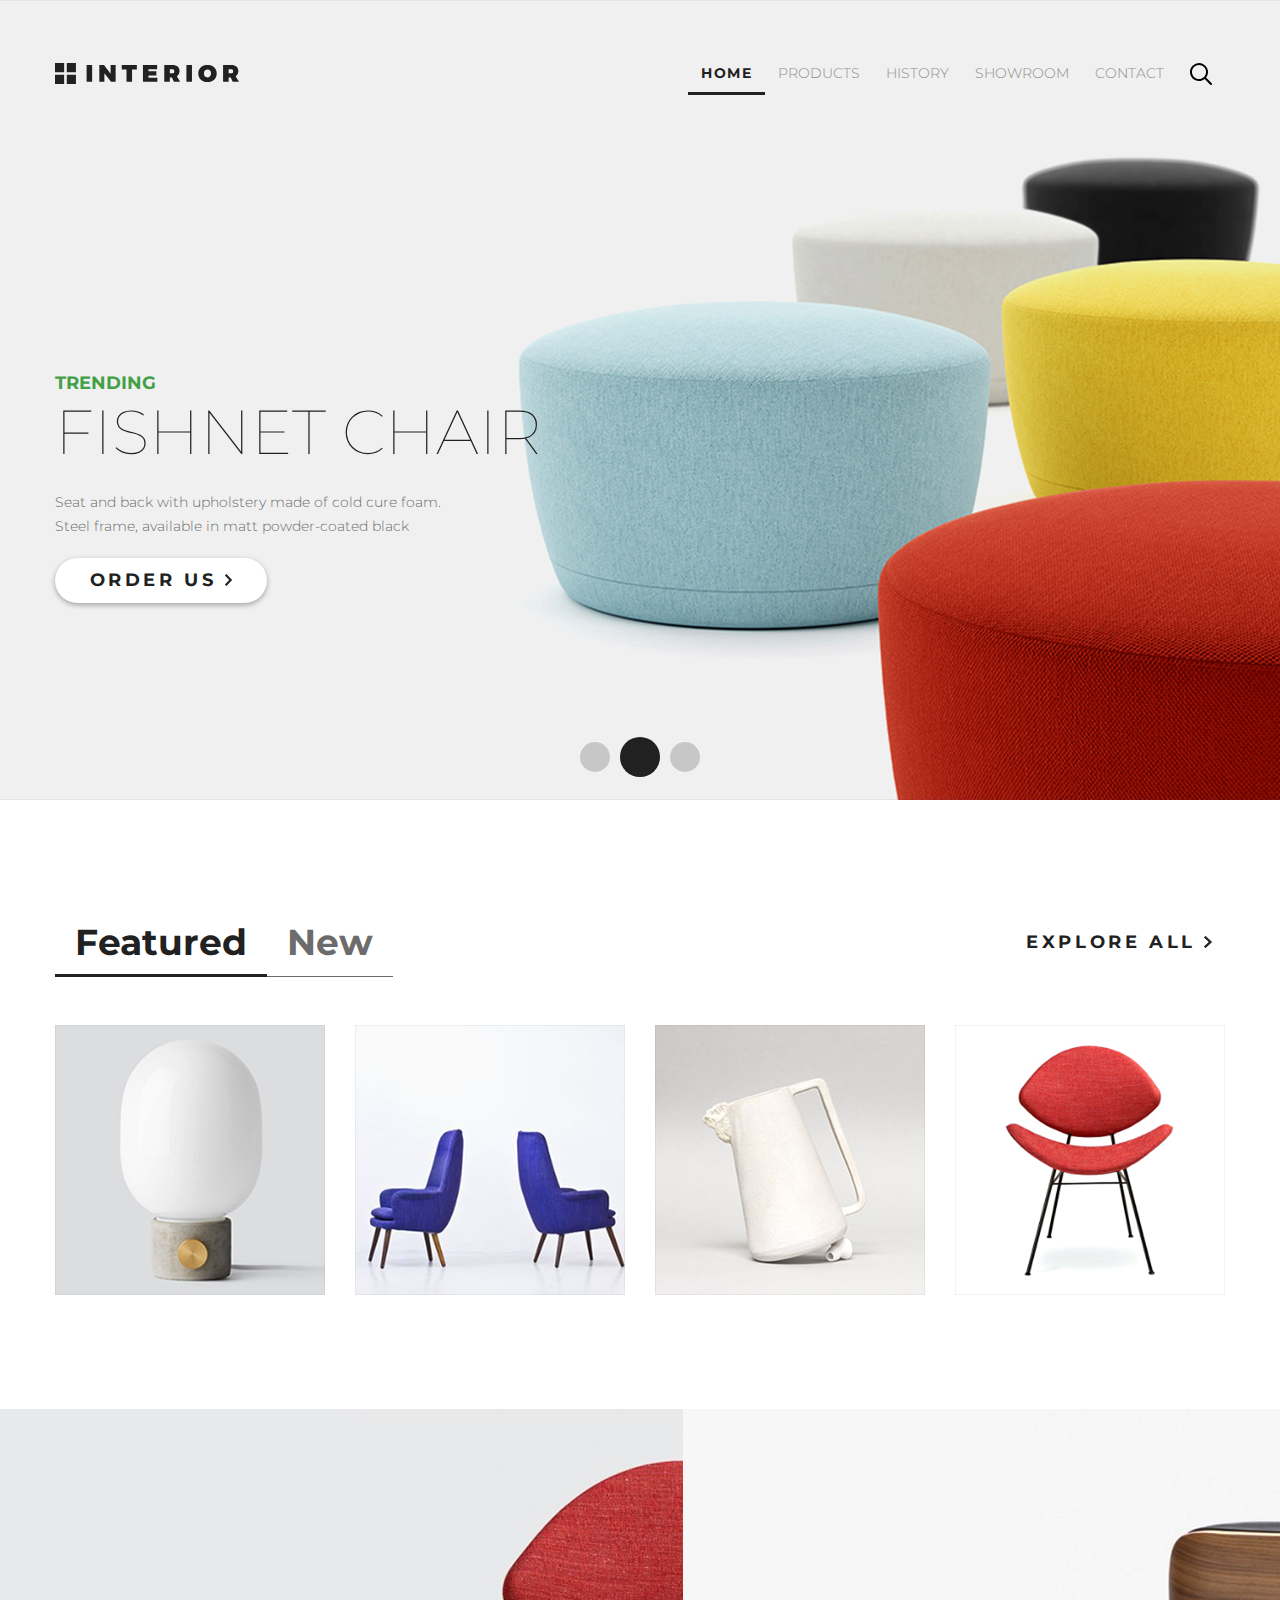
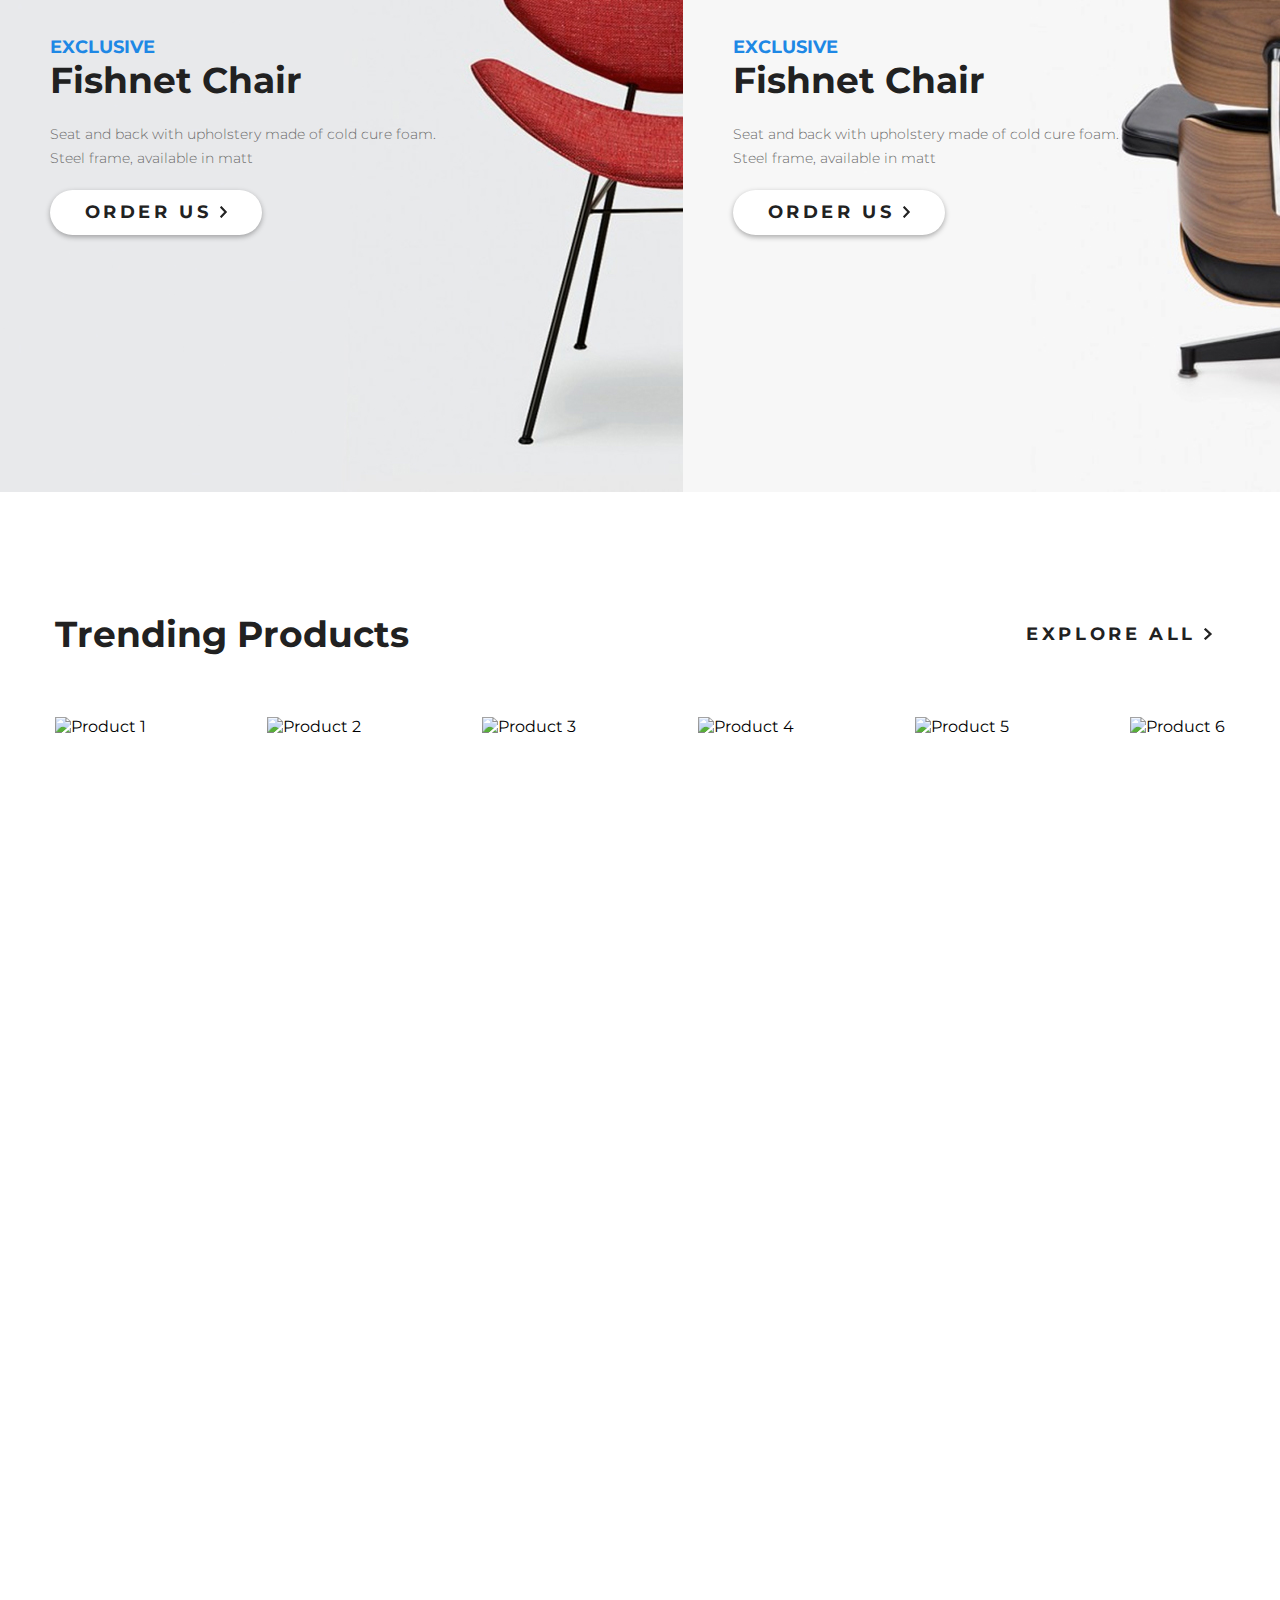
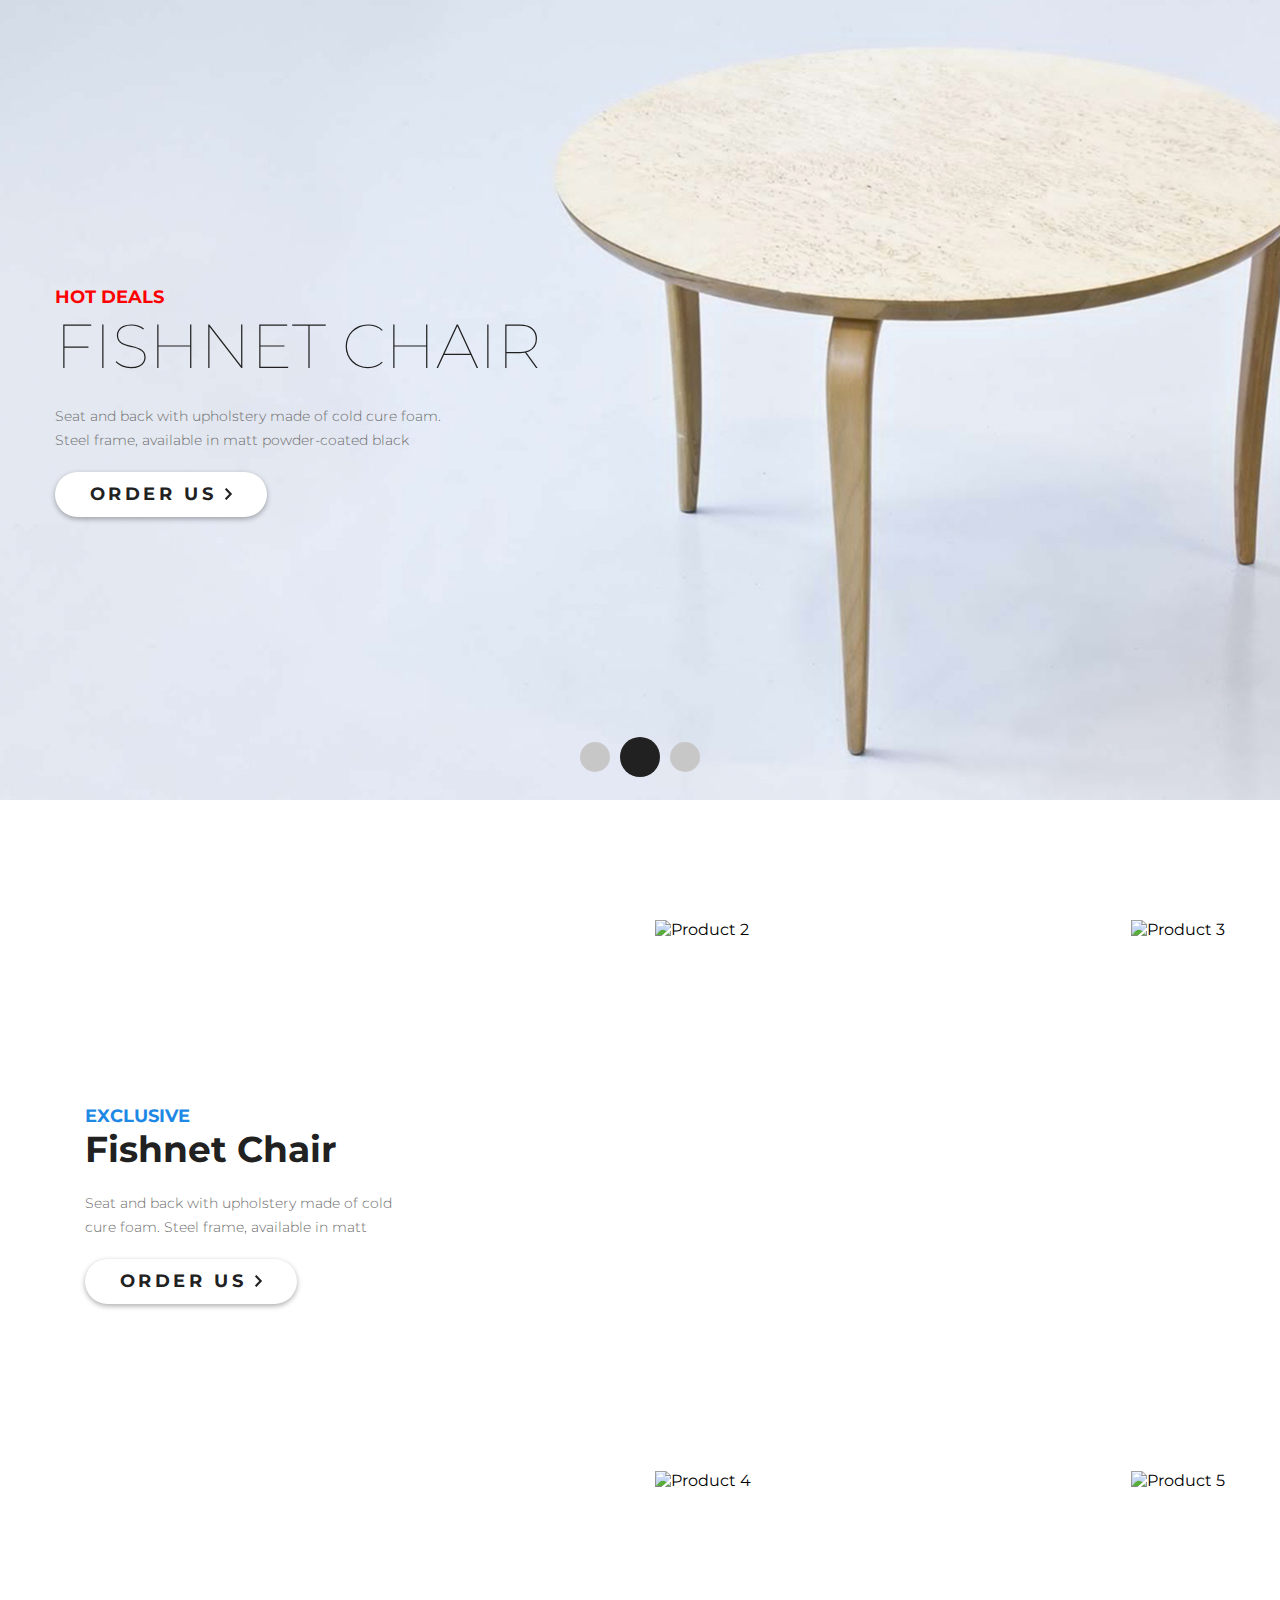
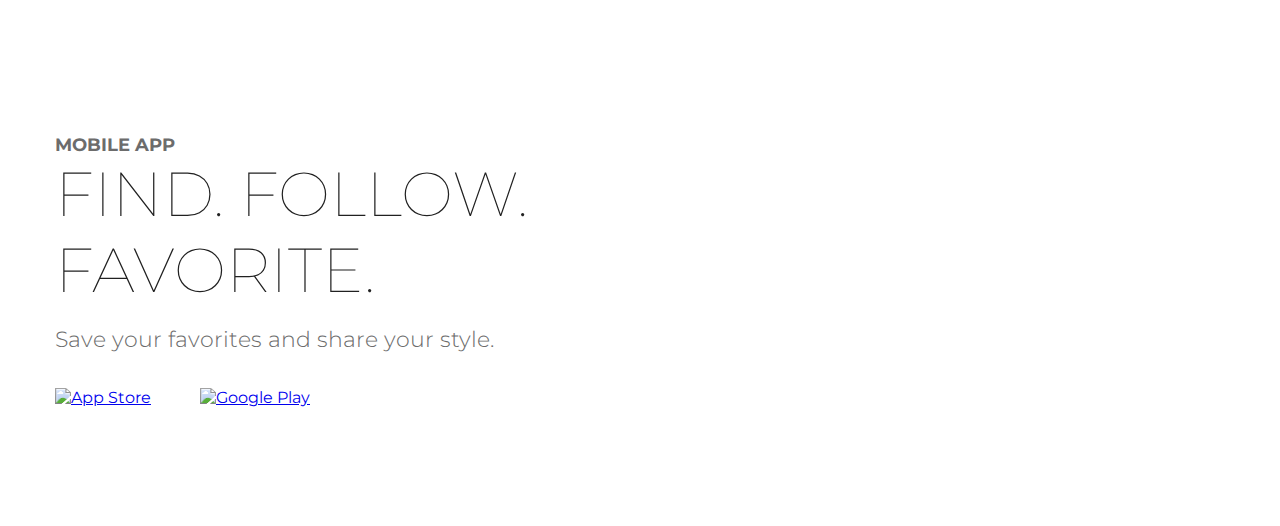
==== commit f824baab: "Добавлен ховер для кнопок" ====
--- a/index.html
+++ b/index.html
@@ -217,8 +217,8 @@
             </div>
 
             <div class="page7_links">
-                <a href="#"><img src="img/app-store.jpg" alt="App Store"></a>
-                <a href="#"><img src="img/google-play.jpg" alt="Google Play"></a>
+                <a href="#" class="page7_link"><img src="img/app-store.jpg" alt="App Store"></a>
+                <a href="#" class="page7_link"><img src="img/google-play.jpg" alt="Google Play"></a>
             </div>
         </div>
     </div>
--- a/style.css
+++ b/style.css
@@ -107,6 +107,14 @@
     border-radius: 23px;
 }
 
+.main_button:hover {
+    box-shadow: 0px 2px 8px 0.15px rgba(33, 33, 33, 0.7);
+}
+
+.explore_button:hover {
+    color: rgb(108, 108, 108);
+}
+
 .main_pagination {
     position: absolute;
     width: 1170px;
@@ -209,6 +217,10 @@
     justify-content: center;
 }
 
+.overlay_button:hover {
+    box-shadow: 0px 2px 8px 0.15px rgba(33, 33, 33, 0.7);
+}
+
 .overlay_title {
     font-size: 22px;
     color: #212121;
@@ -376,4 +388,15 @@
     width: 280px;
     display: flex;
     justify-content: space-between;
-}+}
+
+.page7_link {
+    width: 135px;
+    height: 39px;
+    display: inline-block;
+    border-radius: 15px;
+}
+
+.page7_link:hover {
+    box-shadow: 0px 2px 8px 0.15px rgba(33, 33, 33, 0.7);
+}
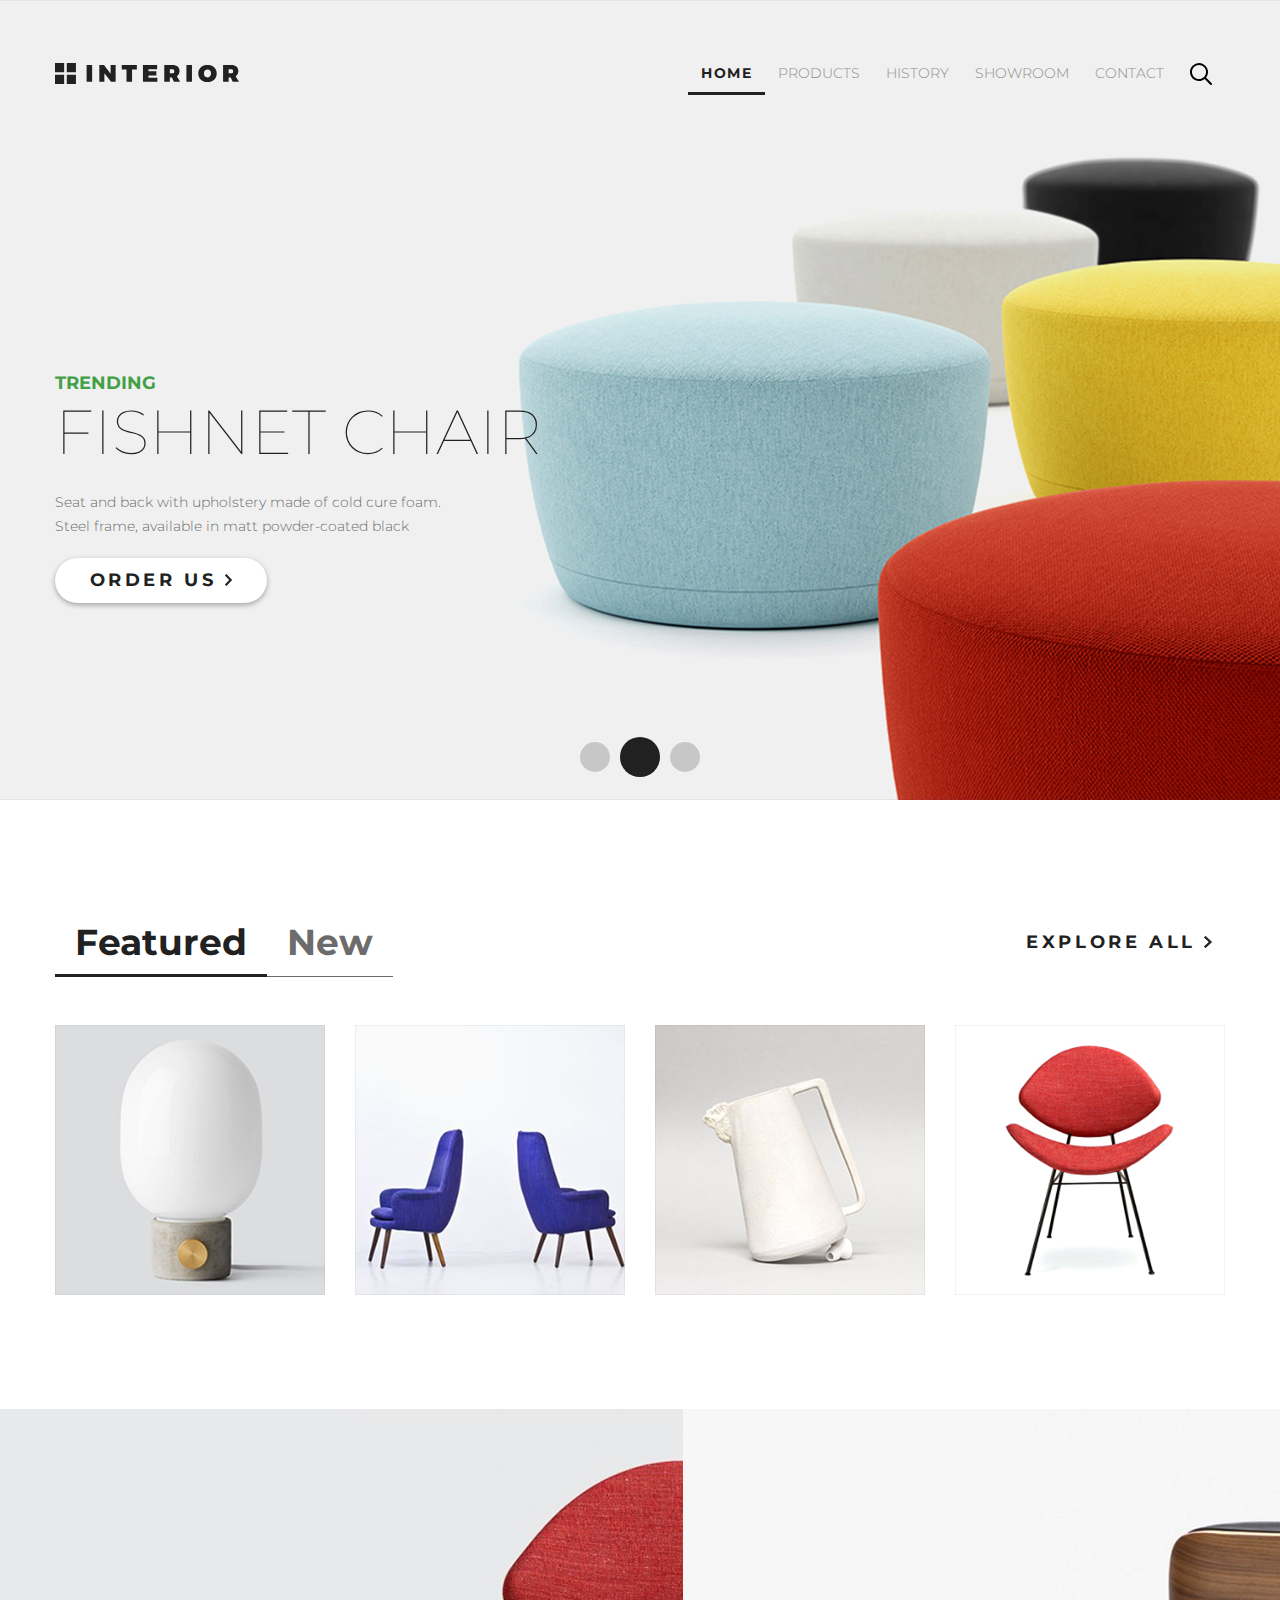
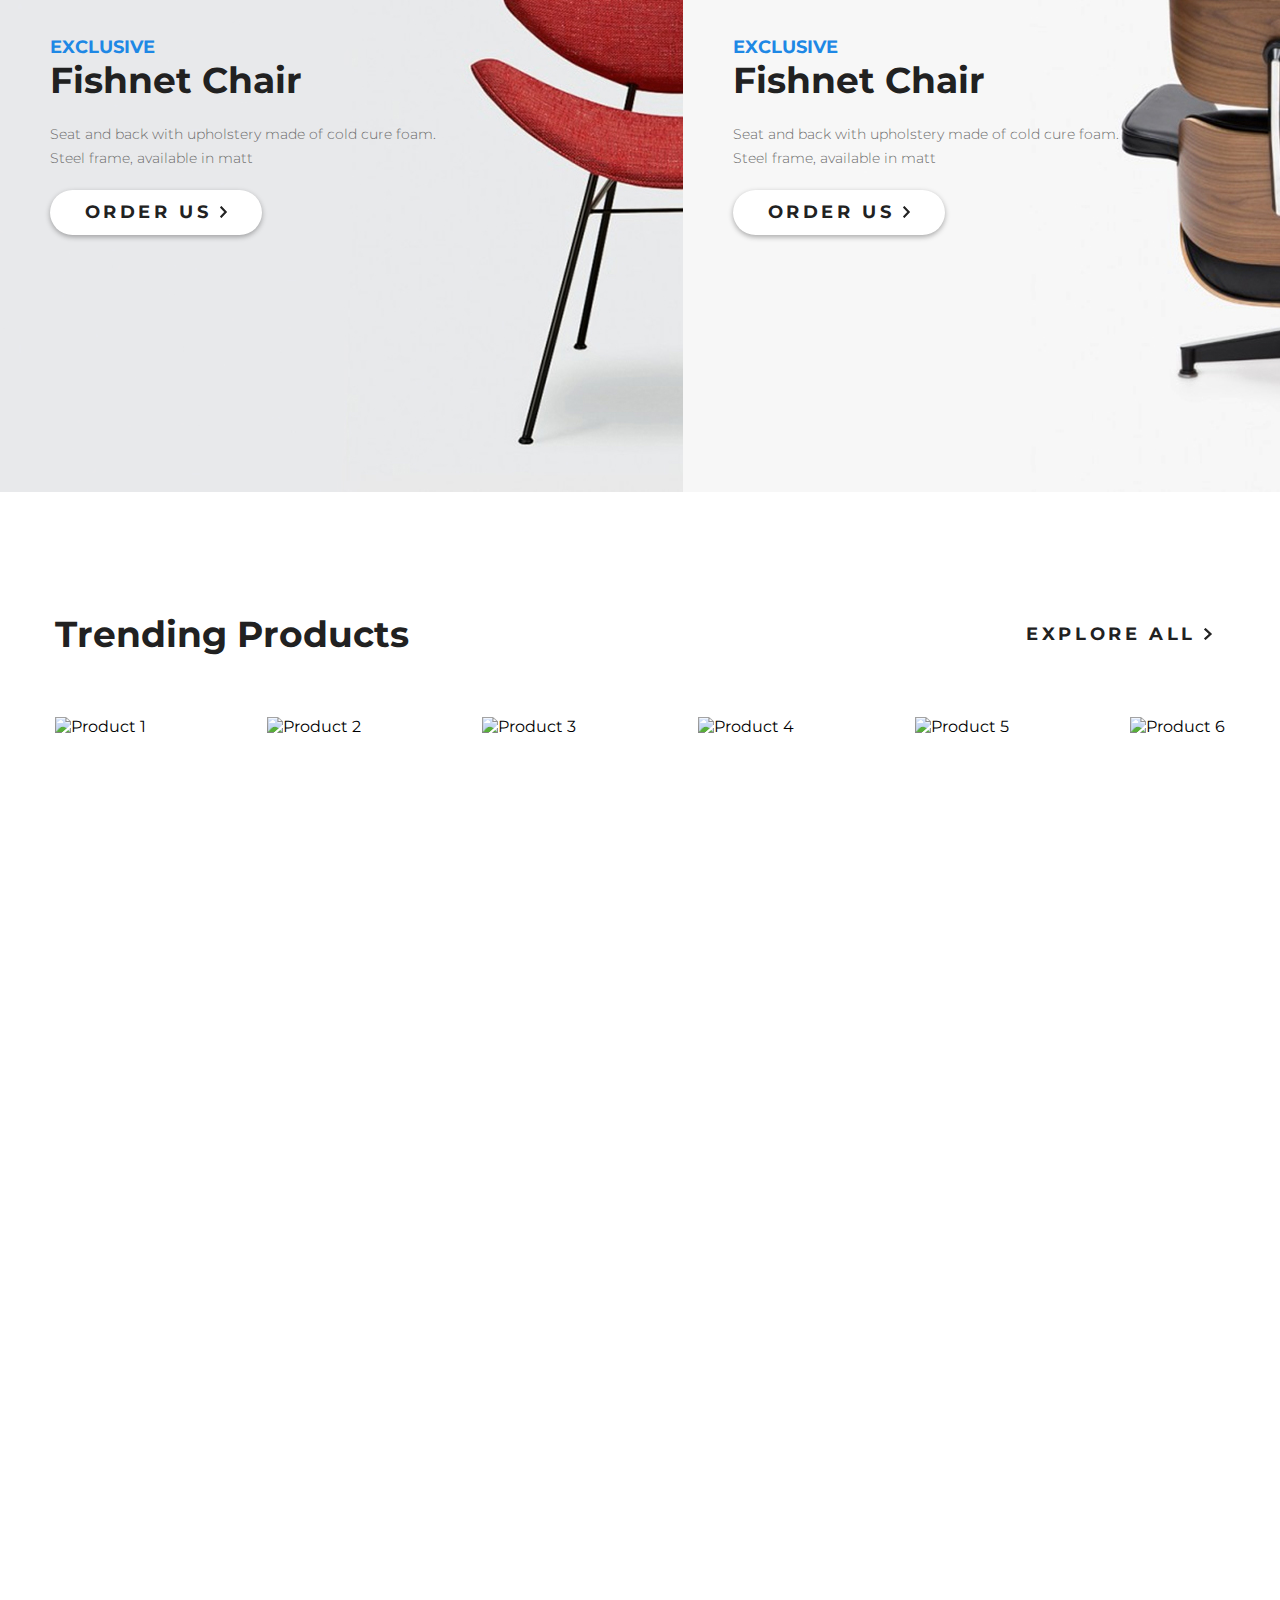
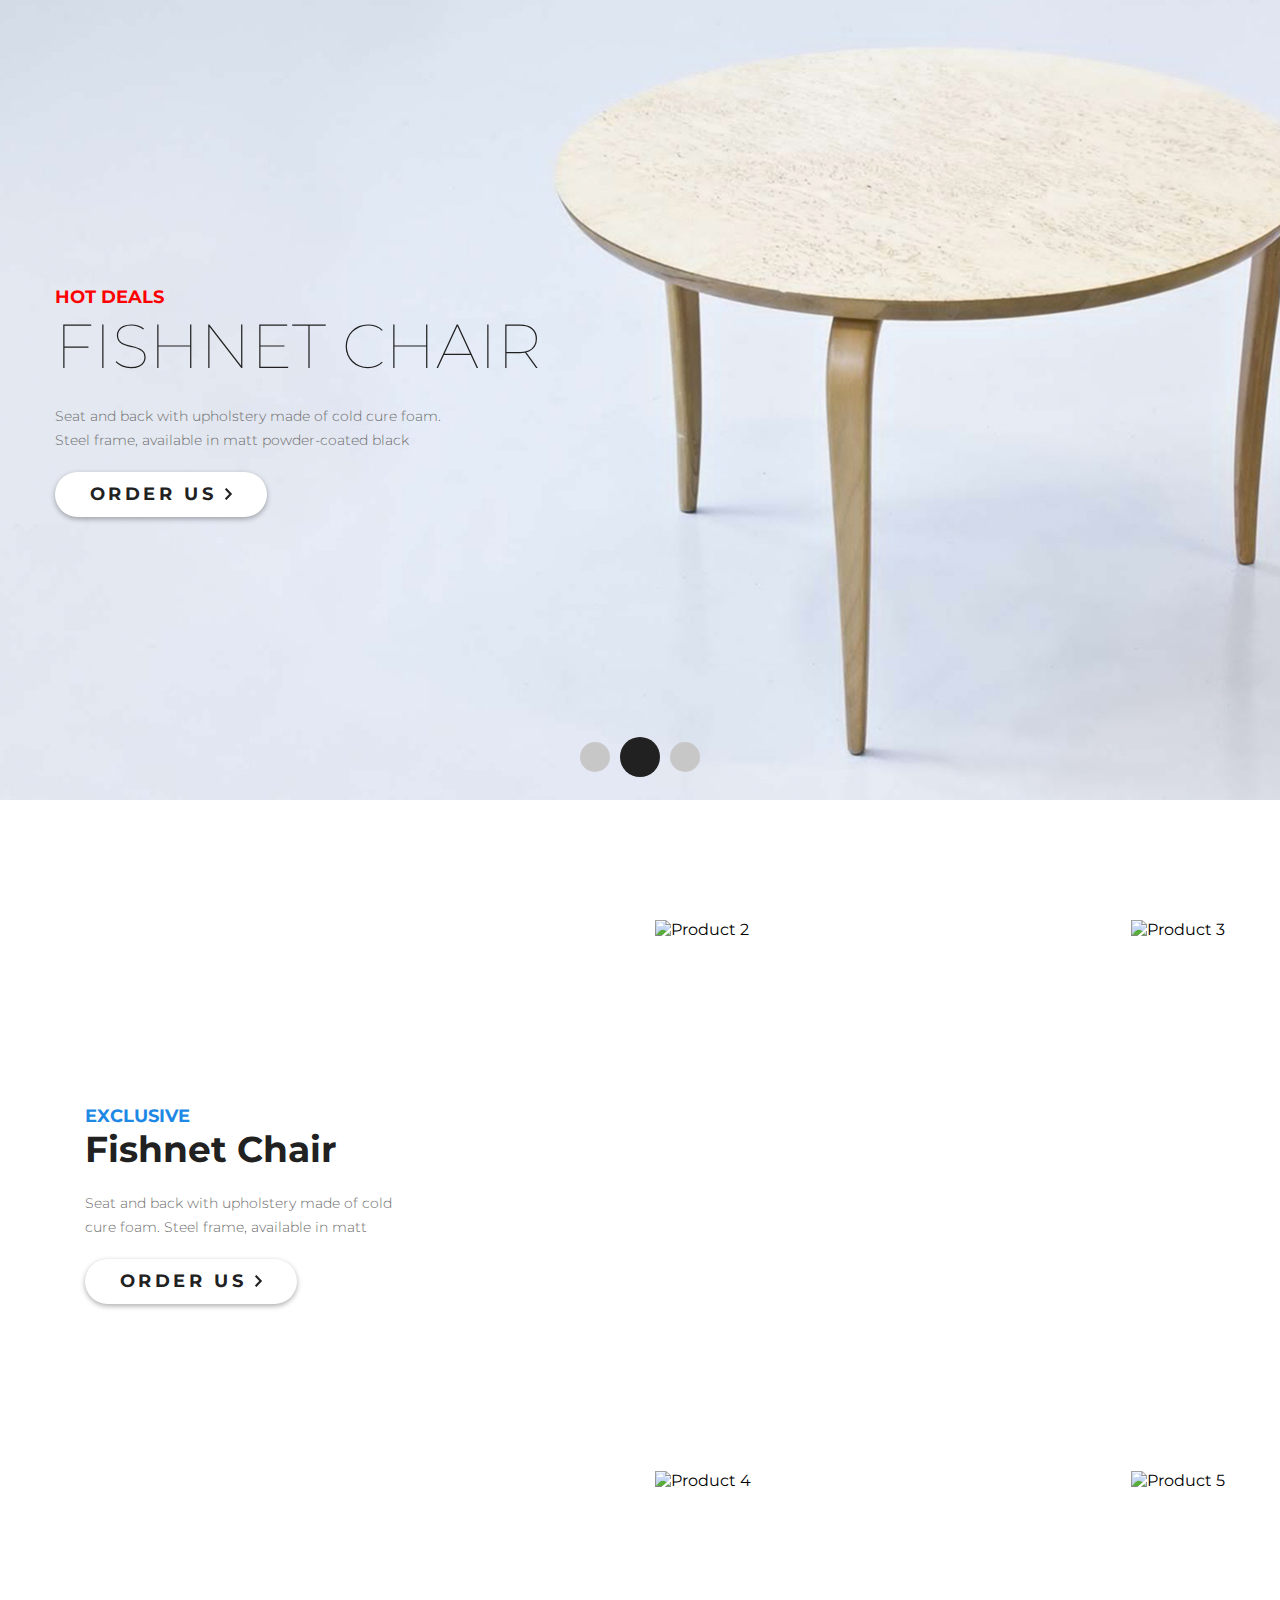
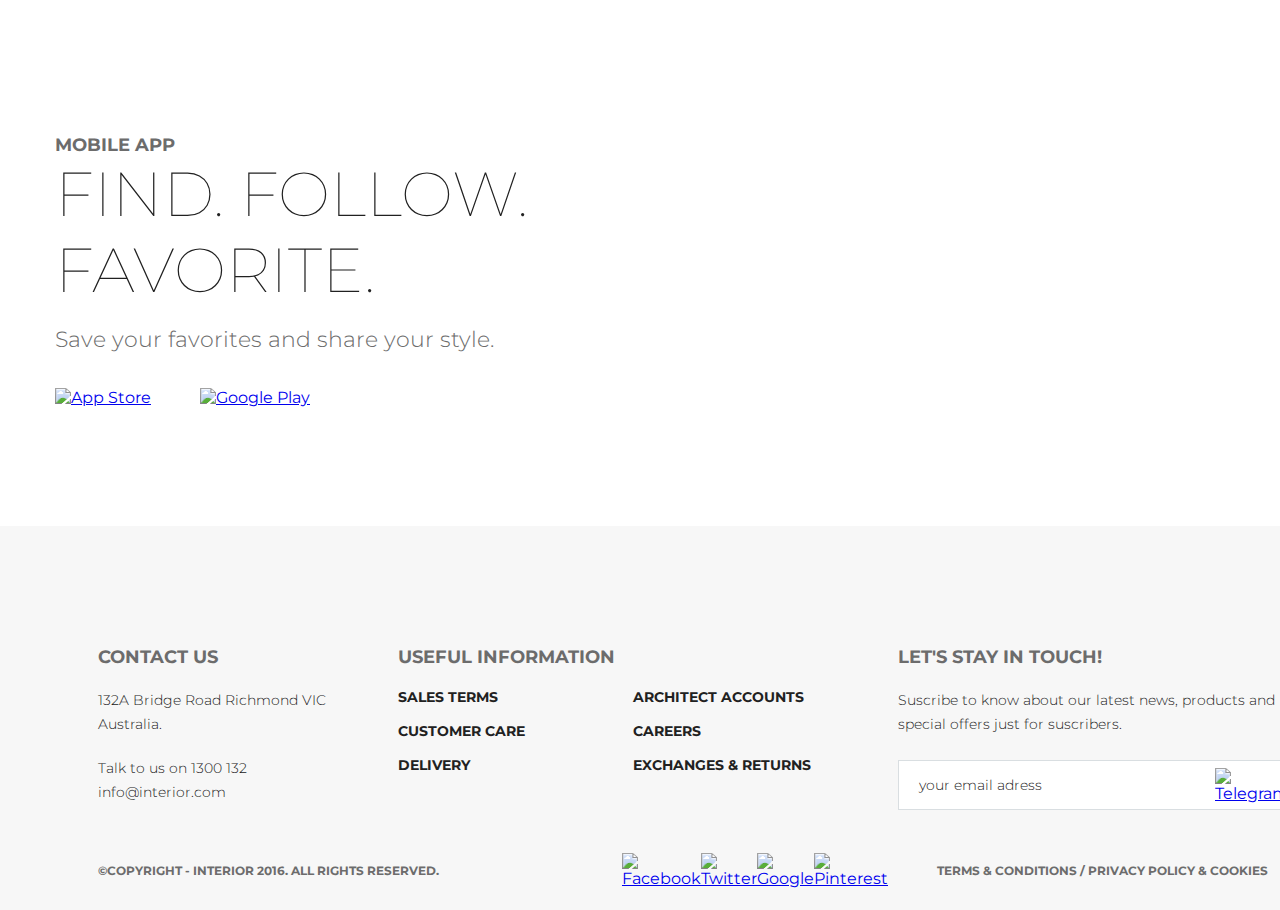
==== commit 27b2b54b: "Добавляно активное состояние для кнопок" ====
--- a/index.html
+++ b/index.html
@@ -20,11 +20,11 @@
                 </a>
 
                 <ul class="menu">
-                    <li class="menu_list"><a href="" class="menu_link menu_link_active">HOME</a></li>
-                    <li class="menu_list"><a href="" class="menu_link">PRODUCTS</a></li>
-                    <li class="menu_list"><a href="" class="menu_link">HISTORY</a></li>
-                    <li class="menu_list"><a href="" class="menu_link">SHOWROOM</a></li>
-                    <li class="menu_list"><a href="" class="menu_link">CONTACT</a></li>
+                    <li class="menu_list"><a href="#" class="menu_link menu_link_active">HOME</a></li>
+                    <li class="menu_list"><a href="#page2" class="menu_link">PRODUCTS</a></li>
+                    <li class="menu_list"><a href="#page3" class="menu_link">HISTORY</a></li>
+                    <li class="menu_list"><a href="#page4" class="menu_link">SHOWROOM</a></li>
+                    <li class="menu_list"><a href="#footer" class="menu_link">CONTACT</a></li>
 
                     <li class="menu_list">
                         <a href="#" class="menu_link"><img src="img/search.svg" alt="Search">
@@ -50,7 +50,7 @@
     </div>
 
     <!-- Страница 2 Featured -->
-    <div class="page2">
+    <div class="page2" id="page2">
         <div class="container">
             <div class="page2_title">
                 <div class="page2_menu">
@@ -105,7 +105,7 @@
     </div>
 
     <!-- Страница 3 -->
-    <div class="page3">
+    <div class="page3" id="page3">
         <div class="container">
             <div class="page3_left">
                 <div class="page3_left_content">
@@ -131,7 +131,7 @@
     </div>
 
     <!-- Страница 4 Trending products -->
-    <div class="page4">
+    <div class="page4" id="page4">
         <div class="container">
             <div class="page4_title">
                 <h1 class="title_h1">Trending Products</h1>
@@ -223,6 +223,70 @@
         </div>
     </div>
 
+    <!-- Подвал сайта -->
+    <div class="footer" id="footer">
+        <div class="container">
+
+            <!-- Блок основной информации -->
+            <div class="footer_info">
+
+                <div class="footer_contact">
+                    <p class="main_trending">contact us</p>
+
+                    <div class="footer_contact_text">
+                        <p class="main_text">132A Bridge Road Richmond VIC Australia.</p>
+                        <p class="main_text">Talk to us on 1300 132 <br> info@interior.com</p>
+                    </div>
+                </div>
+
+                <div class="info">
+                    <p class="main_trending">useful information</p>
+
+                    <div class="info_text">
+                        <div class="info_text_c1">
+                            <p>sales terms</p>
+                            <p>customer care</p>
+                            <p>delivery</p>
+                        </div>
+
+                        <div class="info_text_c2">
+                            <p>Architect accounts</p>
+                            <p>Careers</p>
+                            <p>Exchanges & returns</p>
+                        </div>
+                    </div>
+                </div>
+
+                <div class="stay">
+                    <p class="main_trending">let's stay in touch!</p>
+
+                    <p class="main_text">Suscribe to know about our latest news, products and special offers just for
+                        suscribers.</p>
+
+                    <div class="input">
+                        <p class="main_text">your email adress</p>
+                        <a href="#"><img src="img/telegram.png" alt="Telegram"></a>
+                    </div>
+                </div>
+            </div>
+
+            <!-- Блок снизу -->
+            <div class="footer_bottom">
+                <p class="main_trending">&copy;Copyright - INTERIOR 2016. All Rights Reserved.</p>
+
+                <div class="socials">
+                    <a href="#"><img src="img/facebook.png" alt="Facebook"></a>
+                    <a href="#"><img src="img/twitter.png" alt="Twitter"></a>
+                    <a href="#"><img src="img/google.png" alt="Google"></a>
+                    <a href="#"><img src="img/pinterest.png" alt="Pinterest"></a>
+                </div>
+
+                <p class="main_trending">Terms & Conditions / Privacy policy & Cookies</p>
+            </div>
+
+        </div>
+    </div>
+
 </body>
 
 </html>--- a/style.css
+++ b/style.css
@@ -50,6 +50,13 @@
 
 .menu_link:hover {
     color: #212121;
+}
+
+.menu_link:active {
+    color: #212121;
+    font-weight: 700;
+    letter-spacing: 1.4px;
+    border-bottom: 3px solid #212121;
 }
 
 .menu_link_active {
@@ -111,8 +118,18 @@
     box-shadow: 0px 2px 8px 0.15px rgba(33, 33, 33, 0.7);
 }
 
+.main_button:active {
+    background-color: #eeeeee;
+}
+
 .explore_button:hover {
-    color: rgb(108, 108, 108);
+    background-color: #eeeeee;
+    border-radius: 10px;
+}
+
+.explore_button:active {
+    background-color: #c7c7c7;
+    border-radius: 10px;
 }
 
 .main_pagination {
@@ -163,6 +180,12 @@
 
 .page2_link:hover {
     color: #212121;
+}
+
+.page2_link:active {
+    color: #212121;
+    border-bottom: 3px solid #212121;
+    padding: 10px 20px
 }
 
 .page2_link_active {
@@ -221,6 +244,10 @@
     box-shadow: 0px 2px 8px 0.15px rgba(33, 33, 33, 0.7);
 }
 
+.overlay_button:active {
+    background-color: #eeeeee;
+}
+
 .overlay_title {
     font-size: 22px;
     color: #212121;
@@ -400,3 +427,108 @@
 .page7_link:hover {
     box-shadow: 0px 2px 8px 0.15px rgba(33, 33, 33, 0.7);
 }
+
+/* Стили подвала */
+.footer {
+    height: 384px;
+    width: 1366px;
+    background-color: #f7f7f7;
+    margin: 0 auto;
+}
+
+.footer .main_trending {
+    color: rgb(108, 108, 108);
+}
+
+.footer_info {
+    width: 1170px;
+    display: flex;
+    justify-content: space-between;
+    padding-top: 120px;
+    box-sizing: border-box;
+}
+
+.footer_contact {
+    width: 270px;
+}
+
+.footer_contact_text {
+    margin-top: 20px;
+}
+
+.footer_contact_text p:first-child {
+    width: 250px;
+}
+
+.footer_contact_text .main_text,
+.stay .main_text
+{
+    color: #212121;
+}
+
+.info_text {
+    width: 470px;
+    display: flex;
+    justify-content: space-between;
+    margin-top: 20px;
+}
+
+.info_text_c1 p, .info_text_c2 p {
+    font-size: 14px;
+    font-weight: 700;
+    text-transform: uppercase;
+    color: #212121;
+    margin-bottom: 16px;
+}
+
+.info_text_c1, .info_text_c2 {
+    width: 235px;
+}
+
+.stay {
+    width: 370px;
+}
+
+.stay .footer_text {
+    margin-top: 20px;
+}
+
+.input {
+    width: 370px;
+    height: 48px;
+    display: flex;
+    justify-content: space-between;
+    align-items: center;
+    border: 1px solid #d9dee1;
+    background-color: white;
+    padding-left: 20px;
+    padding-right: 14px;
+    margin-top: 24px;
+}
+
+.input img {
+    width: 21px;
+    height: 17px;
+}
+
+.input .maon_text {
+    color: rgb(108, 108, 108);
+}
+
+.footer_bottom {
+    height: 28px;
+    display: flex;
+    justify-content: space-between;
+    align-items: center;
+    margin-top: 32px;
+}
+
+.footer_bottom .main_trending {
+    font-size: 12px;
+}
+
+.socials {
+    width: 132px;
+    display: flex;
+    justify-content: space-between;
+}
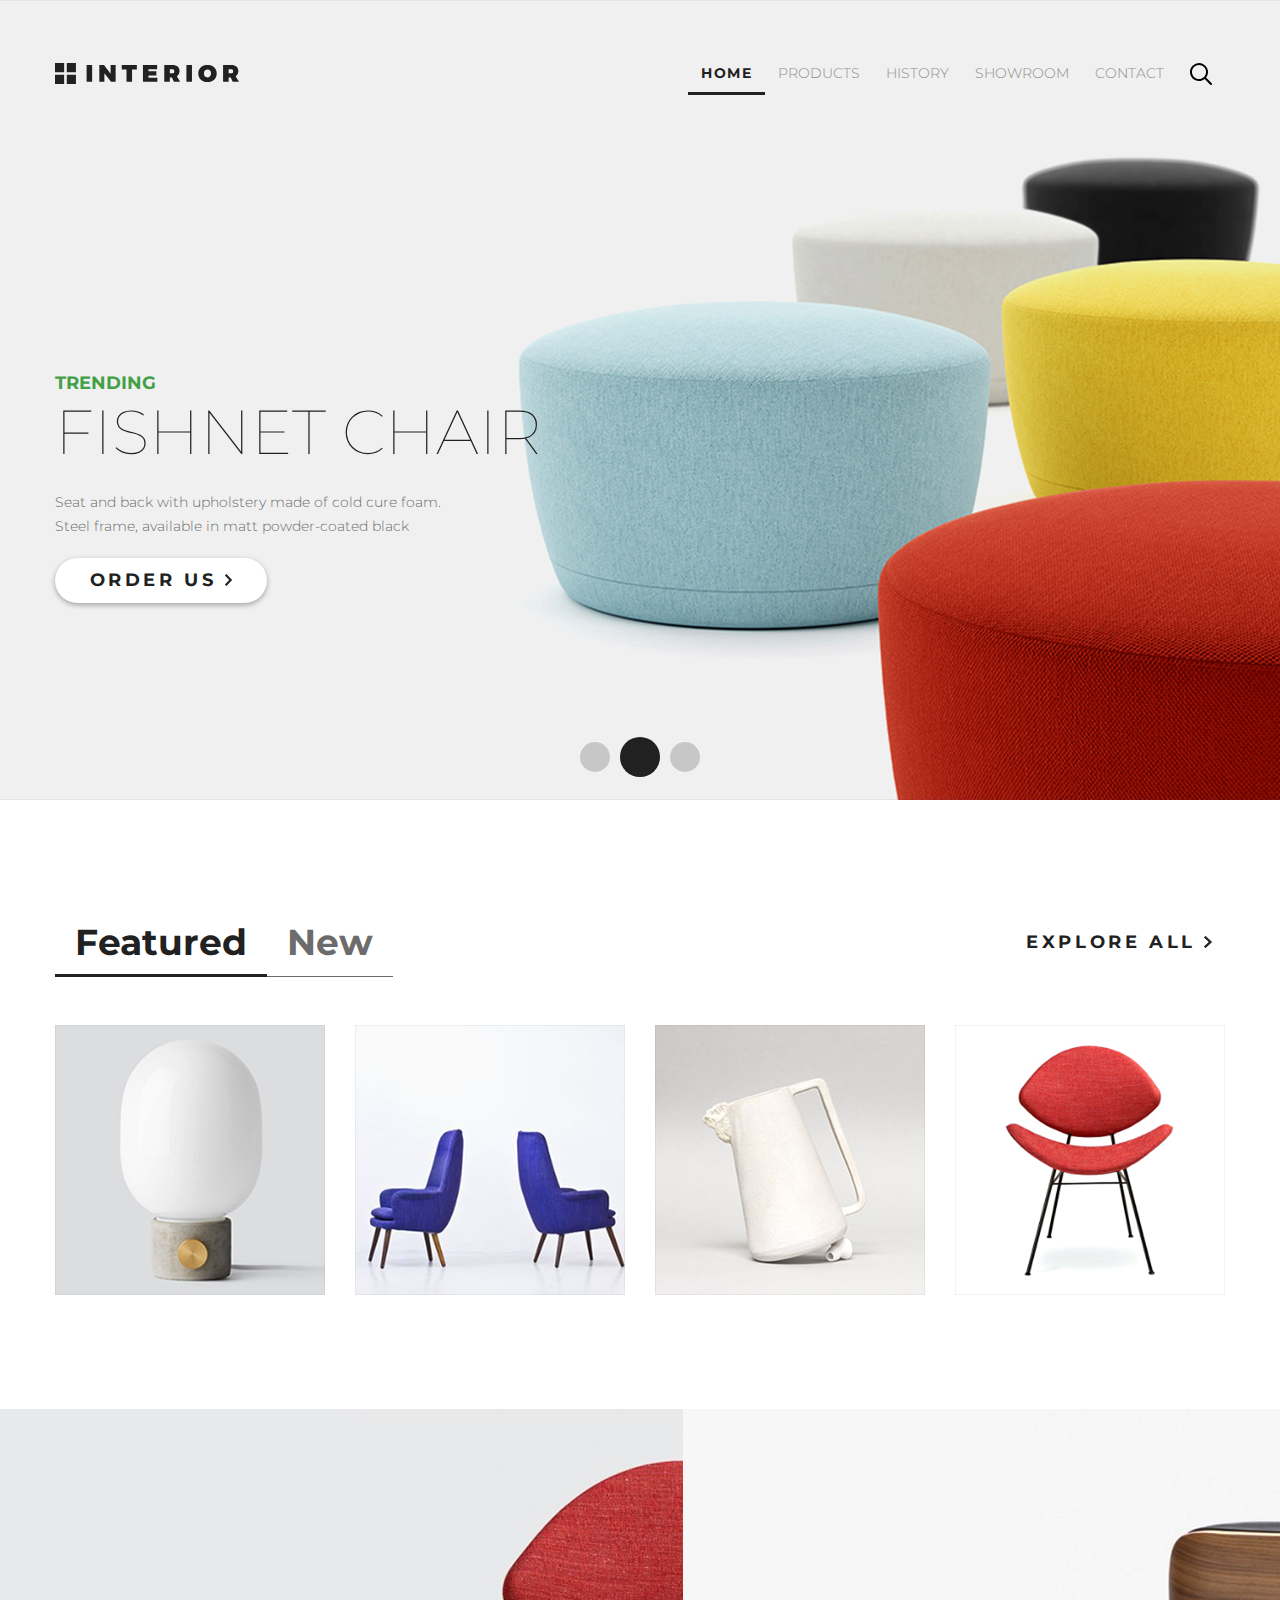
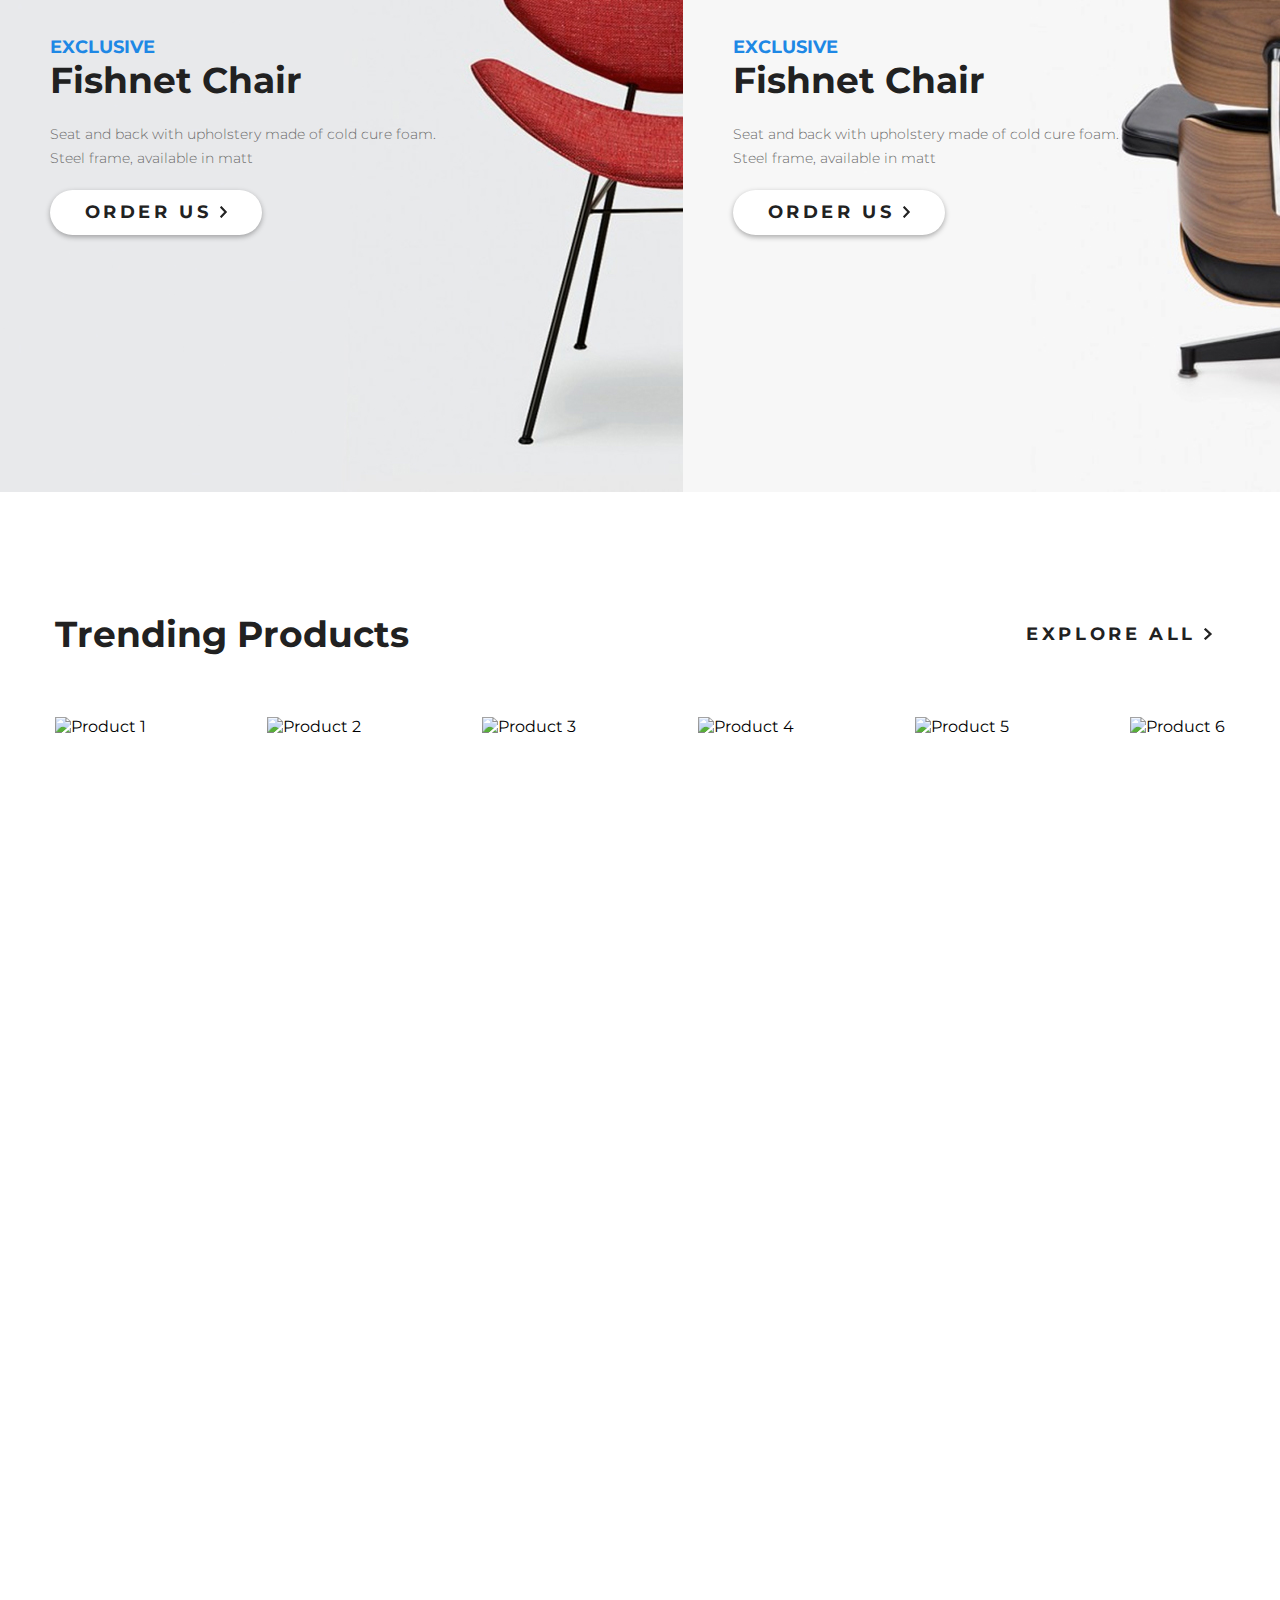
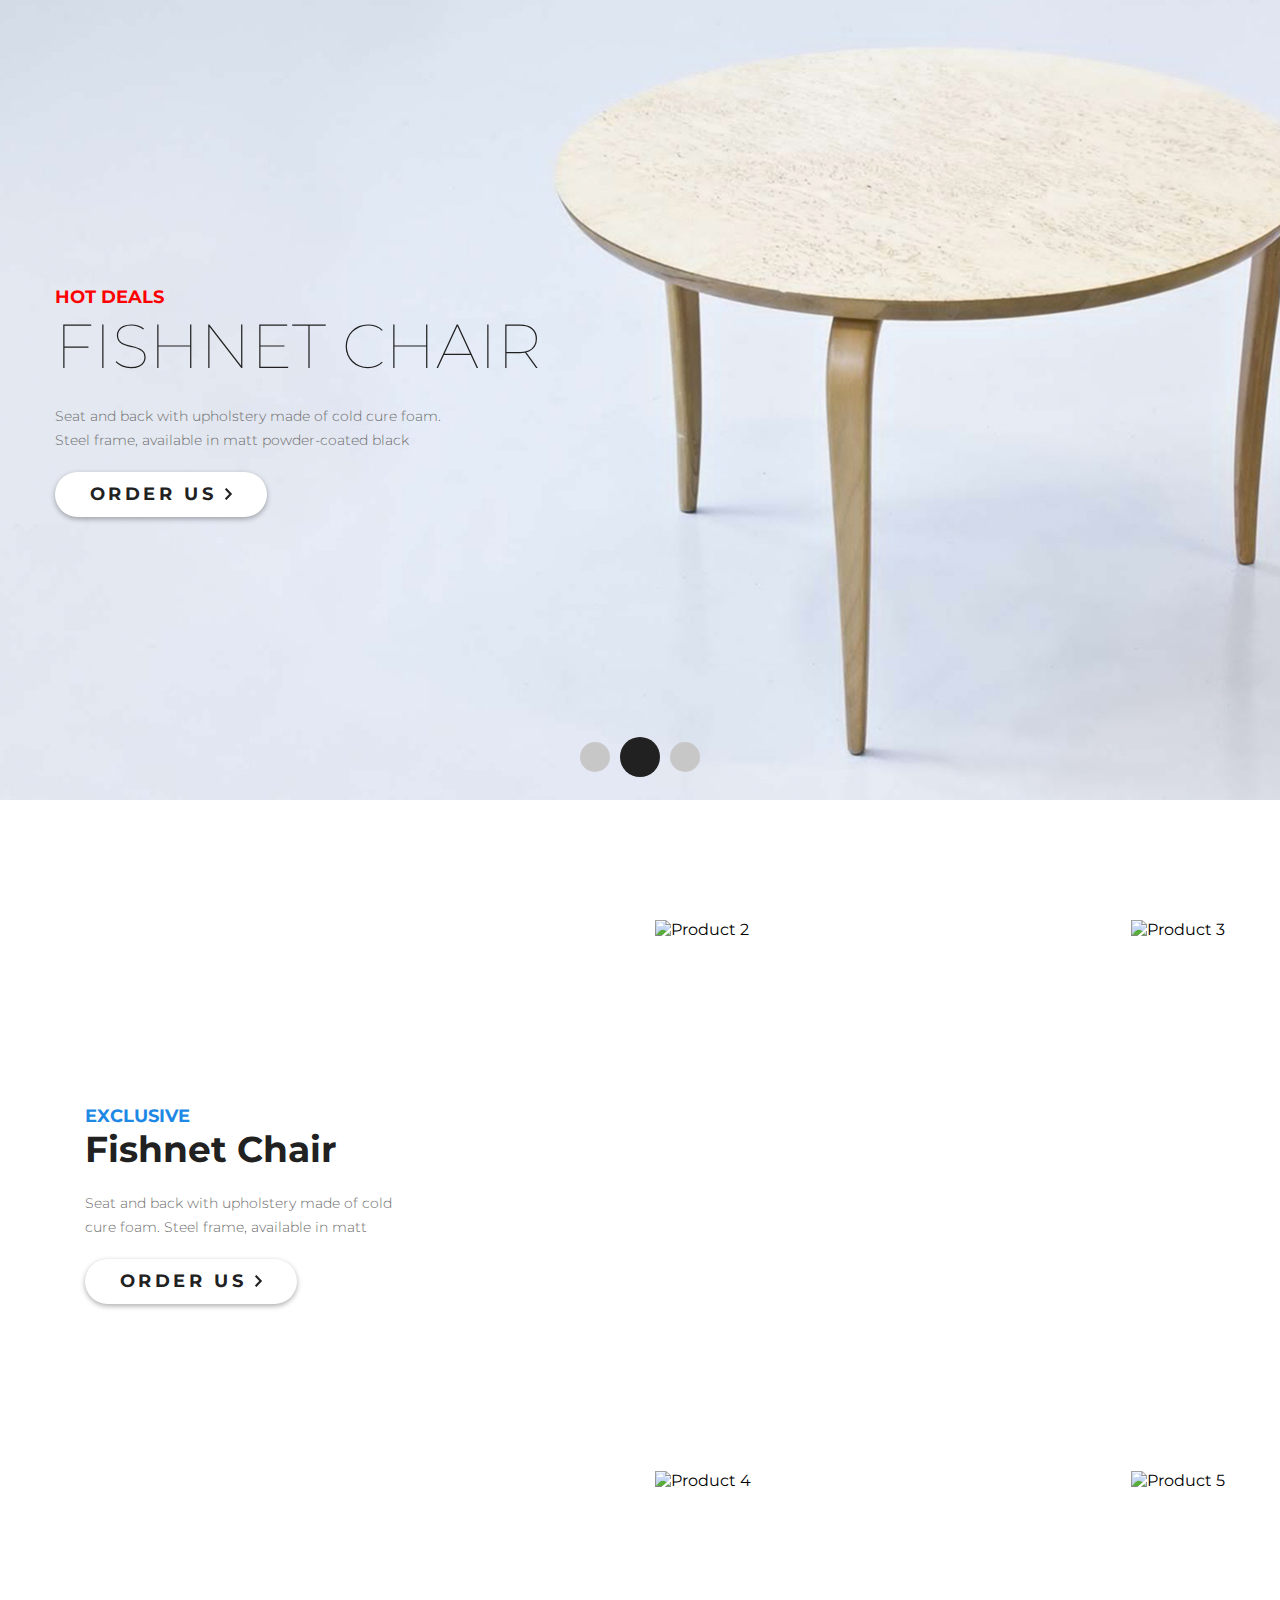
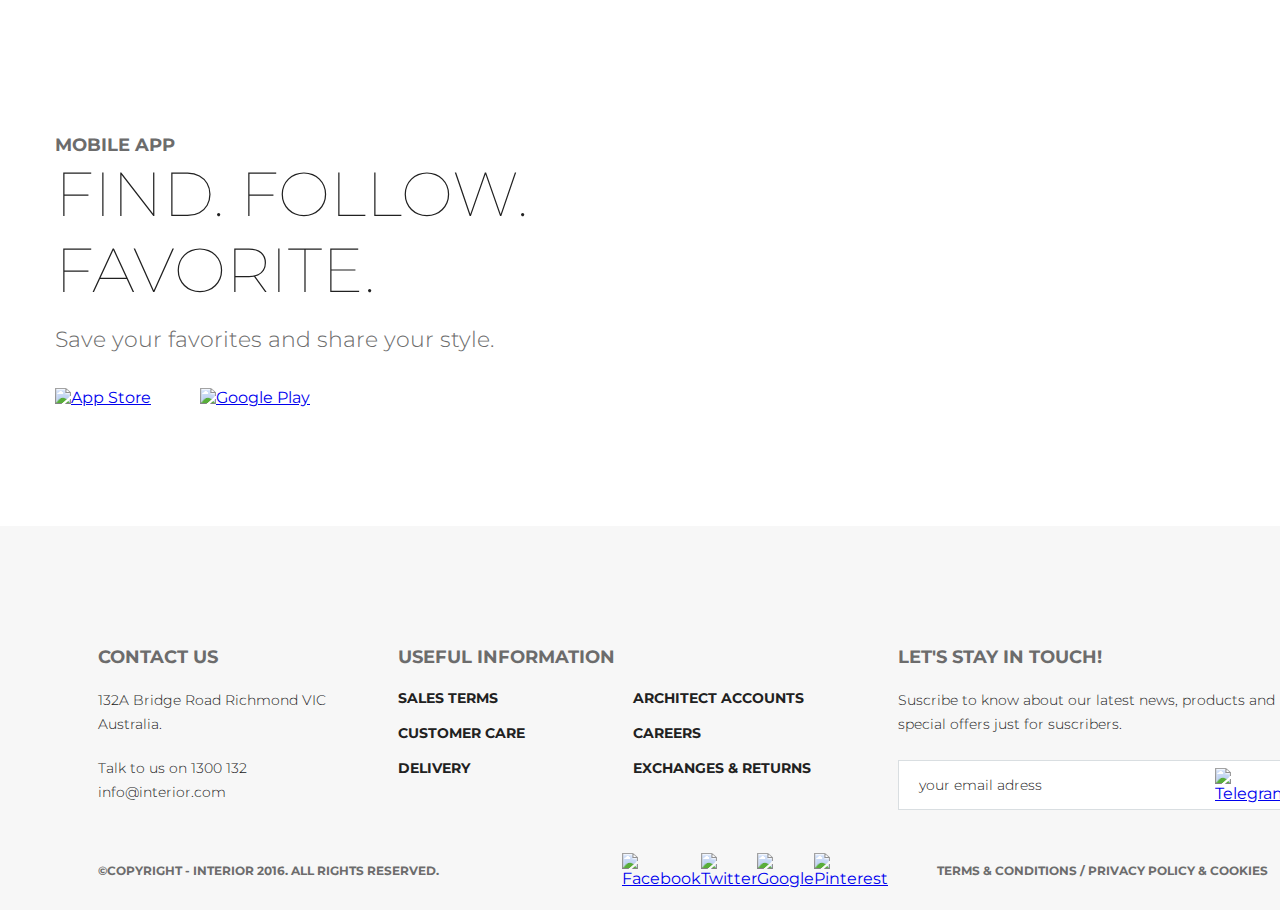
==== commit fb6627bc: "Добавлена страница с контактами" ====
--- a/index.html
+++ b/index.html
@@ -24,7 +24,7 @@
                     <li class="menu_list"><a href="#page2" class="menu_link">PRODUCTS</a></li>
                     <li class="menu_list"><a href="#page3" class="menu_link">HISTORY</a></li>
                     <li class="menu_list"><a href="#page4" class="menu_link">SHOWROOM</a></li>
-                    <li class="menu_list"><a href="#footer" class="menu_link">CONTACT</a></li>
+                    <li class="menu_list"><a href="contact.html" class="menu_link">CONTACT</a></li>
 
                     <li class="menu_list">
                         <a href="#" class="menu_link"><img src="img/search.svg" alt="Search">
@@ -244,15 +244,19 @@
 
                     <div class="info_text">
                         <div class="info_text_c1">
-                            <p>sales terms</p>
-                            <p>customer care</p>
-                            <p>delivery</p>
+                            <ul>
+                                <li><a href="#">sales terms</a></li>
+                                <li><a href="#">customer care</a></li>
+                                <li><a href="#">delivery</a></li>
+                            </ul>
                         </div>
 
                         <div class="info_text_c2">
-                            <p>Architect accounts</p>
-                            <p>Careers</p>
-                            <p>Exchanges & returns</p>
+                            <ul>
+                                <li><a href="#">Architect accounts</a></li>
+                                <li><a href="#">Careers</a></li>
+                                <li><a href="#">Exchanges & returns</a></li>
+                            </ul>
                         </div>
                     </div>
                 </div>
--- a/style.css
+++ b/style.css
@@ -473,12 +473,25 @@
     margin-top: 20px;
 }
 
-.info_text_c1 p, .info_text_c2 p {
+.info_text_c1 a, .info_text_c2 a {
     font-size: 14px;
     font-weight: 700;
     text-transform: uppercase;
     color: #212121;
     margin-bottom: 16px;
+    text-decoration: none;
+}
+
+.info_text_c1 ul, .info_text_c2 ul {
+    list-style-type: none;
+}
+
+.info_text_c1 li, .info_text_c2 li {
+    margin-bottom: 16px;
+}
+
+.info_text_c1 li:hover, .info_text_c2 li:hover {
+    text-decoration: underline;
 }
 
 .info_text_c1, .info_text_c2 {
@@ -532,3 +545,83 @@
     display: flex;
     justify-content: space-between;
 }
+
+.contacts_top {
+    width: 1366px;
+    height: 360px;
+    margin: 0 auto;
+    background-color: #f5f5f5;
+    box-sizing: border-box;
+}
+
+.contacts_top .main_h2 {
+    text-transform: capitalize;
+    margin-top: 168px;
+}
+
+.contacts_main {
+    height: 563px;
+}
+
+.contacts_cards {
+    width: 1170px;
+    display: flex;
+    justify-content: space-between;
+    padding-top: 71px;
+    box-sizing: border-box;
+}
+
+.contacts_card {
+    width: 370px;
+    height: 370px;
+    outline: 1px solid rgb(166, 166, 166);
+    display: flex;
+    flex-direction: column;
+    align-items: center;
+    padding-top: 48px;
+    box-sizing: border-box;
+}
+
+.contacts_card .contacts_title {
+    font-family: Montserrat;
+    font-size: 21px;
+    color: #212121;
+    text-transform: uppercase;
+    font-weight: 700;
+    margin-bottom: 16px;
+}
+
+.contacts_card:hover {
+    box-shadow: 0px 2px 8px 0.15px rgba(33, 33, 33, 0.2);
+}
+
+.contacts_phone, .contacts_email, .contacts_adress {
+    display: flex;
+    flex-direction: column;
+    align-items: center;
+}
+
+.contacts_subtitle, .contacts_text {
+    font-family: Montserrat;
+    font-weight: 700;
+    font-size: 14px;
+    color: rgb(108, 108, 108);
+}
+
+.contacts_phone, .contacts_email {
+    margin-bottom: 20px;
+}
+
+.contacts_phone .contacts_text,
+.contacts_email .contacts_text 
+{
+    color: #212121;
+}
+
+.contacts_adress .contacts_text {
+    font-weight: 300;
+}
+
+.contacts_icon {
+    margin-bottom: 28px;
+}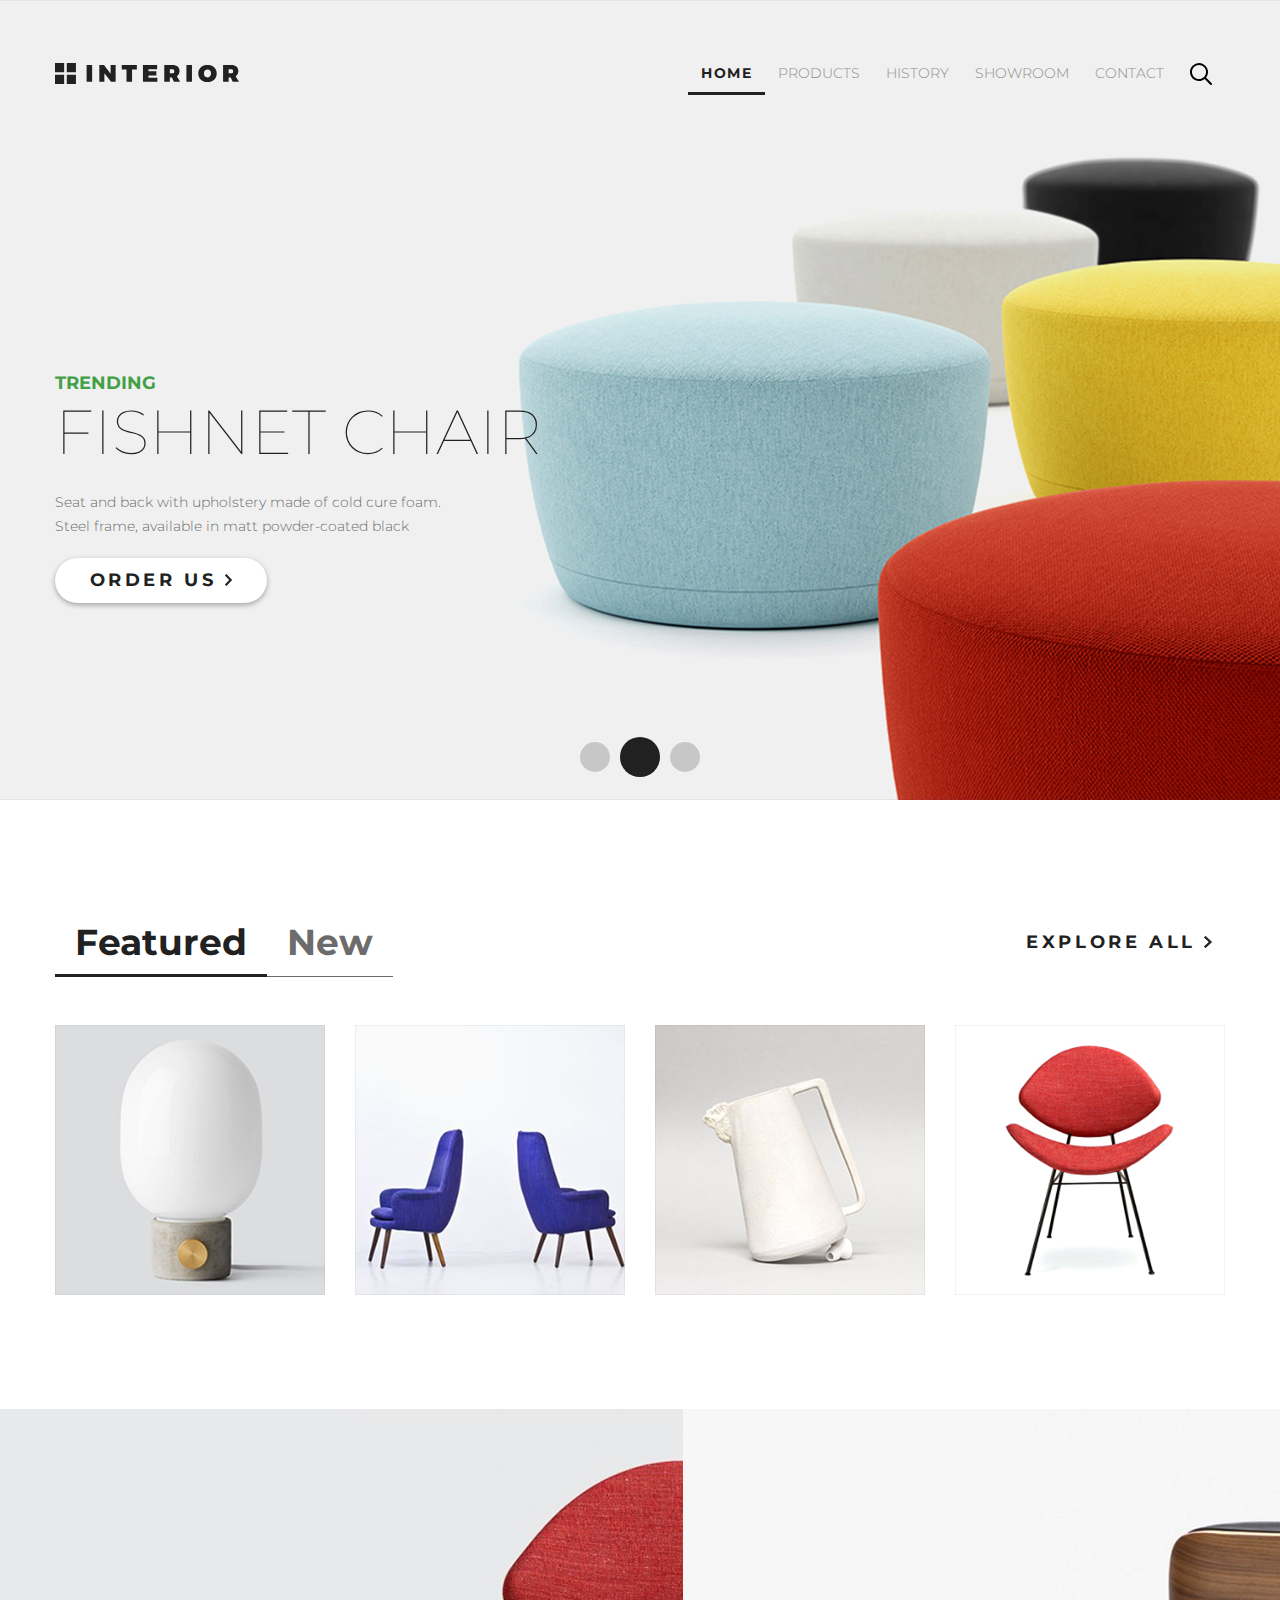
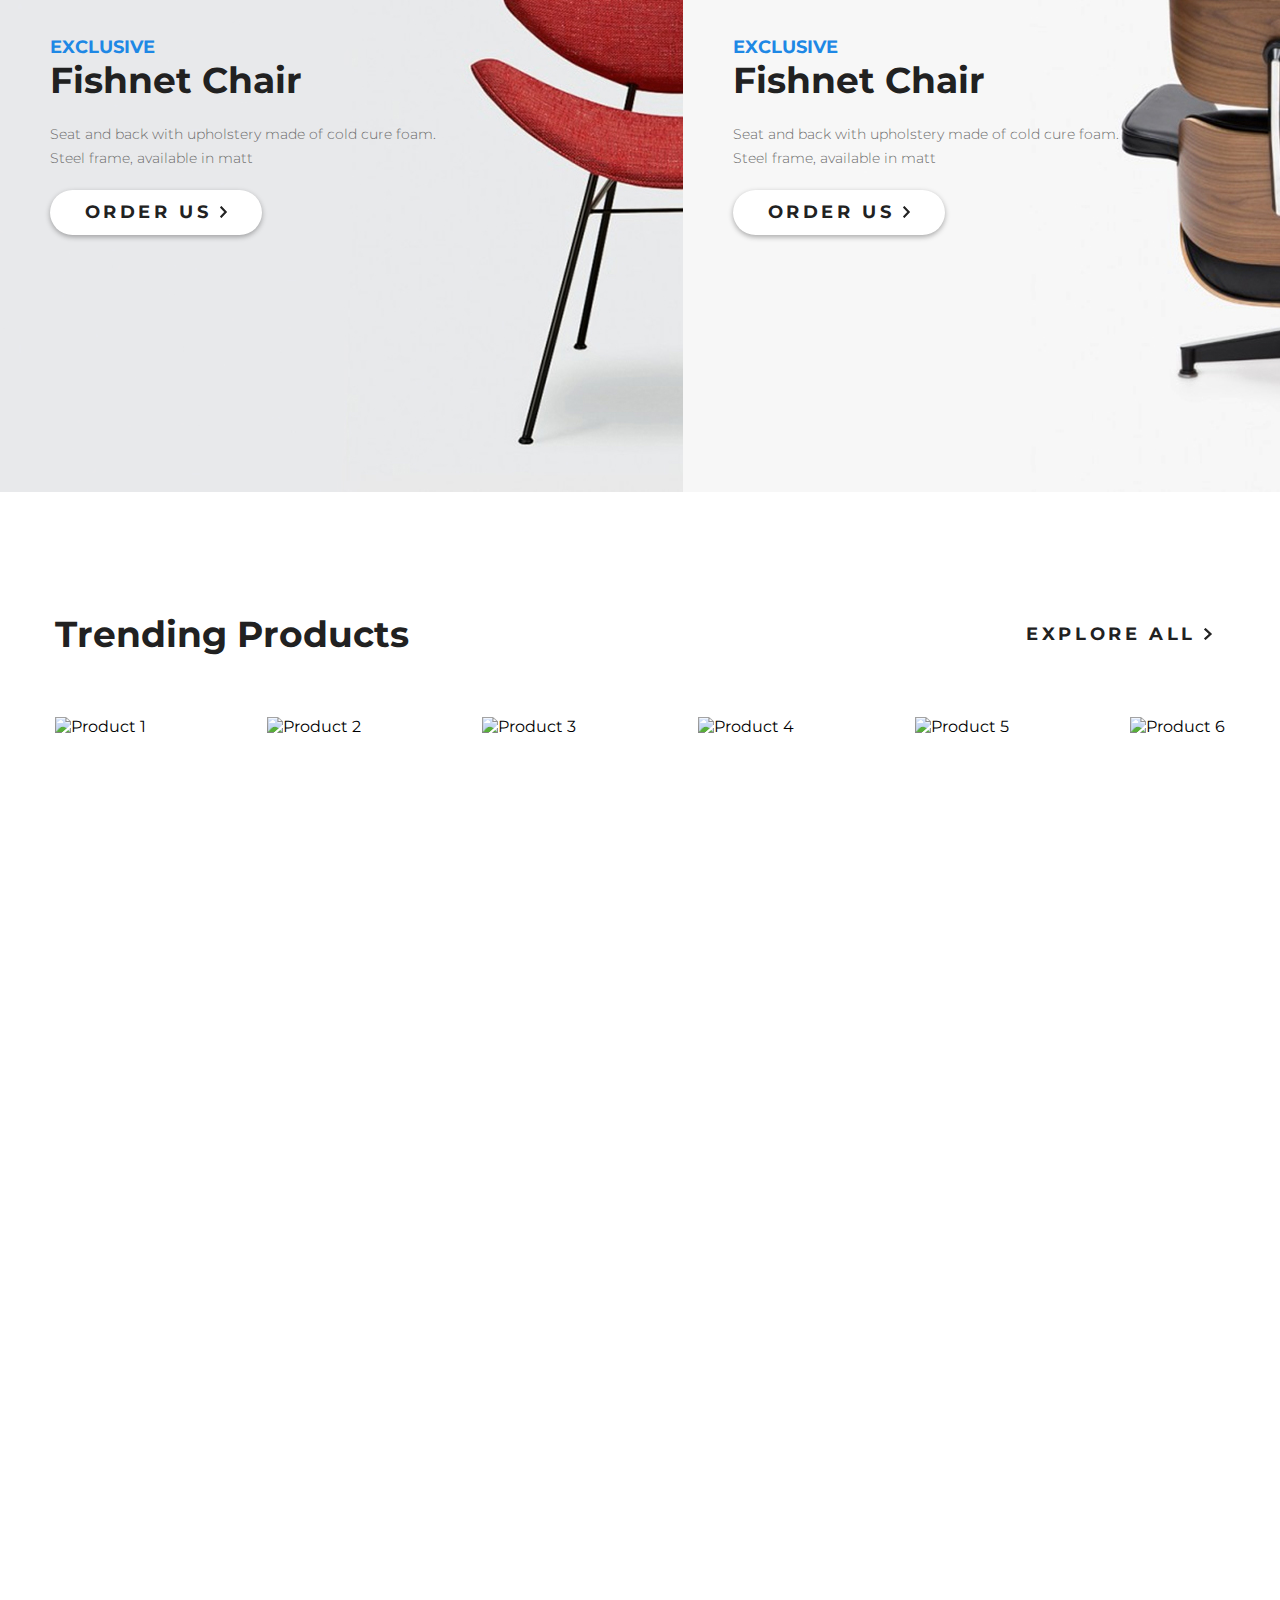
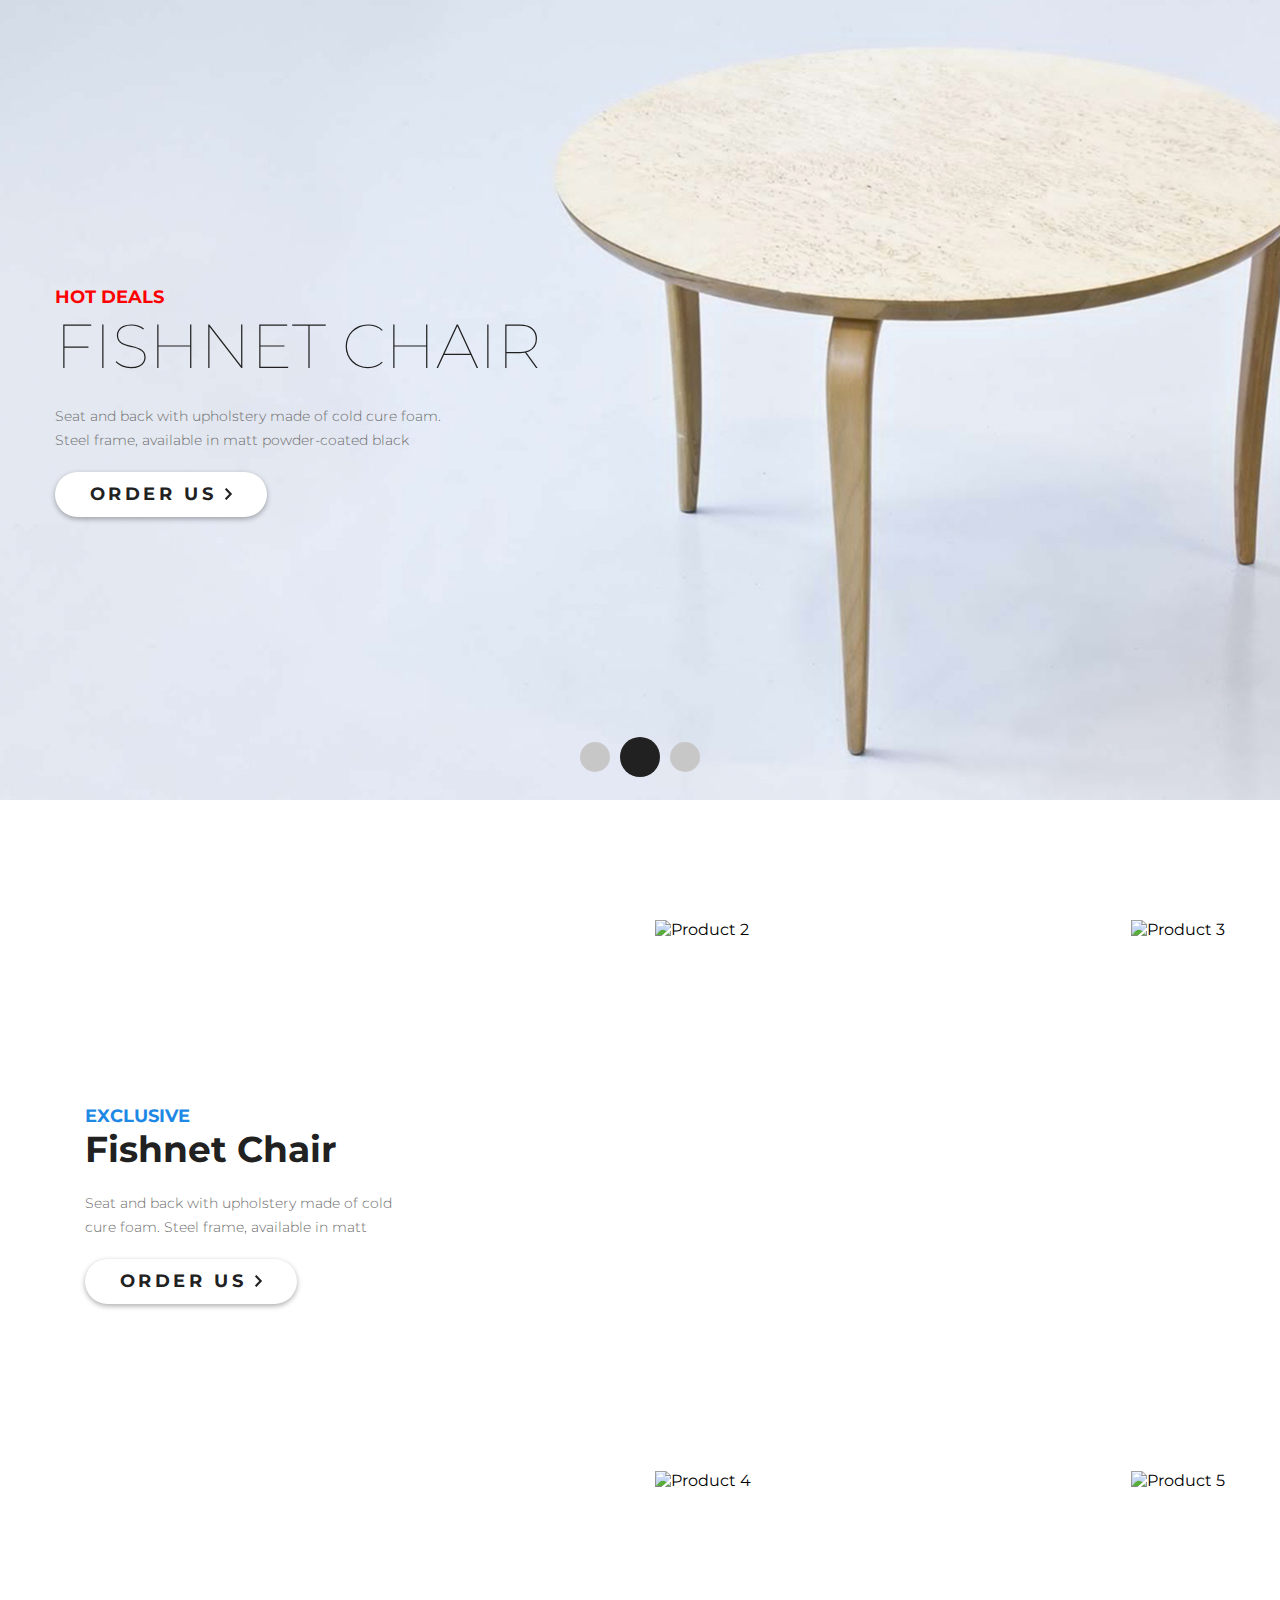
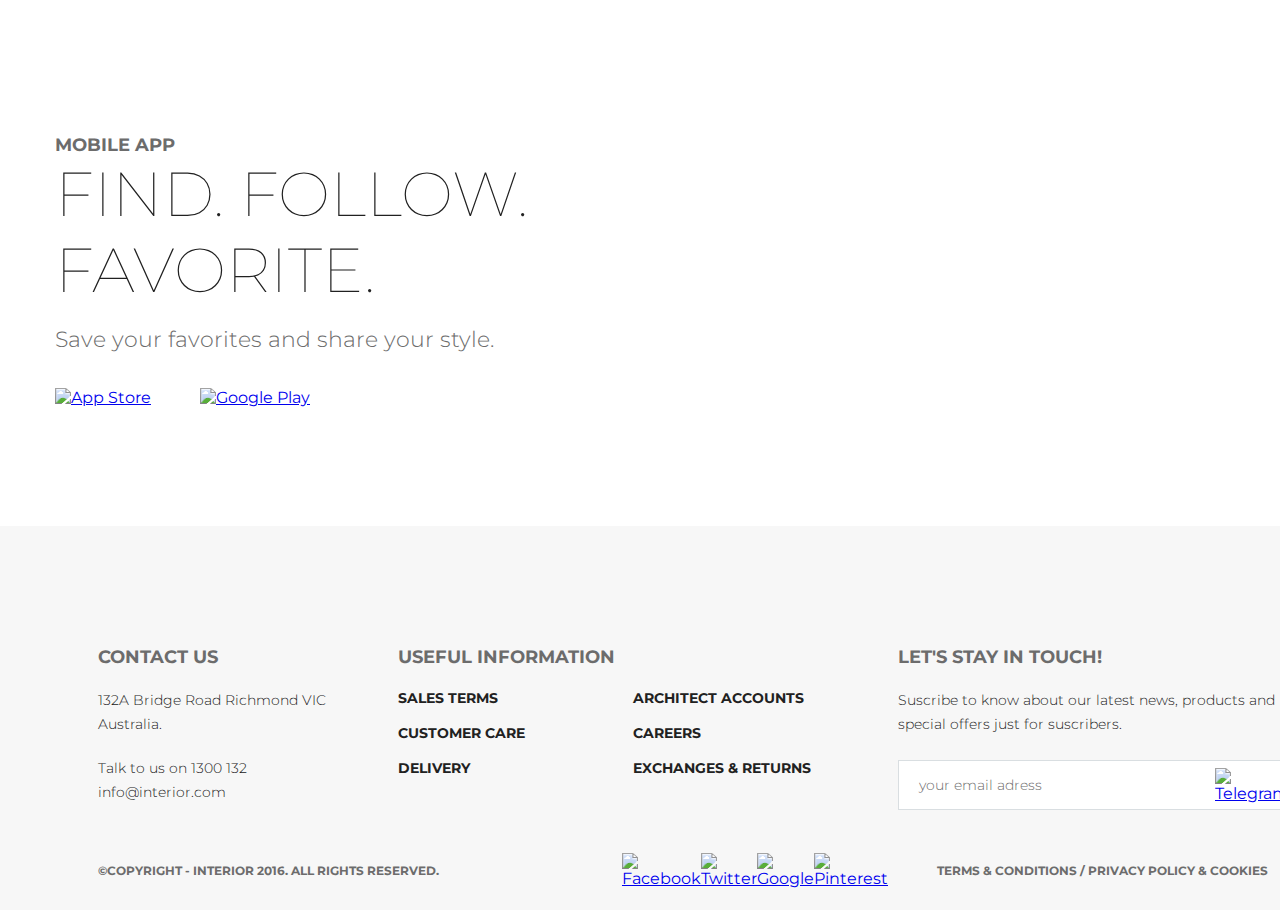
==== commit 96ff6f04: "Добавлена страница с товарами" ====
--- a/index.html
+++ b/index.html
@@ -21,7 +21,7 @@
 
                 <ul class="menu">
                     <li class="menu_list"><a href="#" class="menu_link menu_link_active">HOME</a></li>
-                    <li class="menu_list"><a href="#page2" class="menu_link">PRODUCTS</a></li>
+                    <li class="menu_list"><a href="products.html" class="menu_link">PRODUCTS</a></li>
                     <li class="menu_list"><a href="#page3" class="menu_link">HISTORY</a></li>
                     <li class="menu_list"><a href="#page4" class="menu_link">SHOWROOM</a></li>
                     <li class="menu_list"><a href="contact.html" class="menu_link">CONTACT</a></li>
--- a/style.css
+++ b/style.css
@@ -524,7 +524,7 @@
     height: 17px;
 }
 
-.input .maon_text {
+.input .main_text {
     color: rgb(108, 108, 108);
 }
 
@@ -624,4 +624,64 @@
 
 .contacts_icon {
     margin-bottom: 28px;
-}+}
+
+.products_main {
+    height: 1895px;
+    box-sizing: border-box;
+}
+
+.products_imgs {
+    margin-top: 64px;
+    margin-bottom: 41px;
+}
+
+.products_secondary {
+    height: 683px;
+}
+
+.products_secondary .container {
+    width: 1366px;
+    display: flex;
+}
+
+.products_menu {
+    margin-top: 71px;
+}
+
+.products_menu a {
+    text-decoration: none;
+}
+
+.products_link_other {
+    color: rgb(108, 108, 108);
+    padding: 12px 20px
+}
+
+.products_menu a:hover {
+    color: #212121;
+}
+
+.products_menu a:active {
+    color: #212121;
+    border-bottom: 3px solid #212121;
+    padding: 10px 20px
+}
+
+.products_link {
+    color: rgb(108, 108, 108);
+    border-bottom: 1px solid rgb(108, 108, 108);
+    padding: 12px 20px
+}
+
+.products_link_active {
+    color: #212121;
+    border-bottom: 3px solid #212121;
+    padding: 10px 20px;
+}
+
+.refresh_button {
+    display: flex;
+    flex-direction: column;
+    align-items: center;
+}
